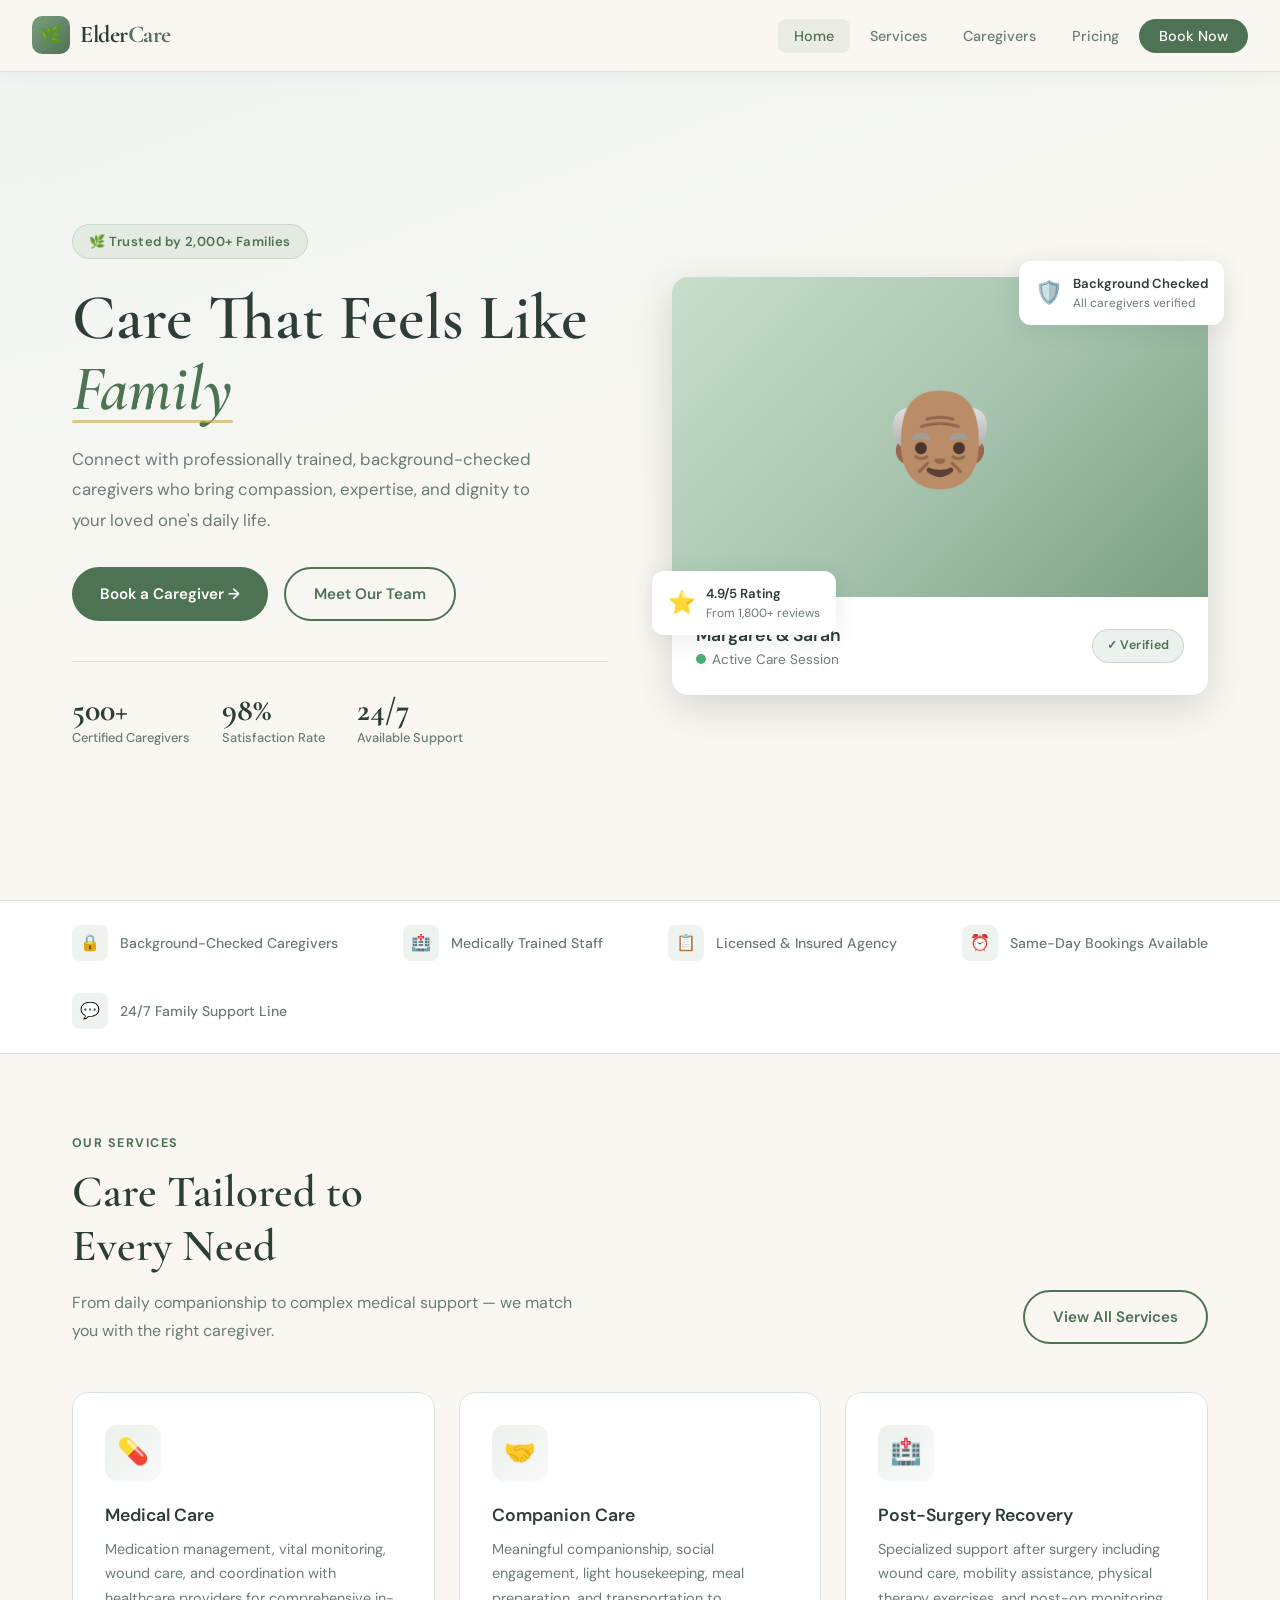
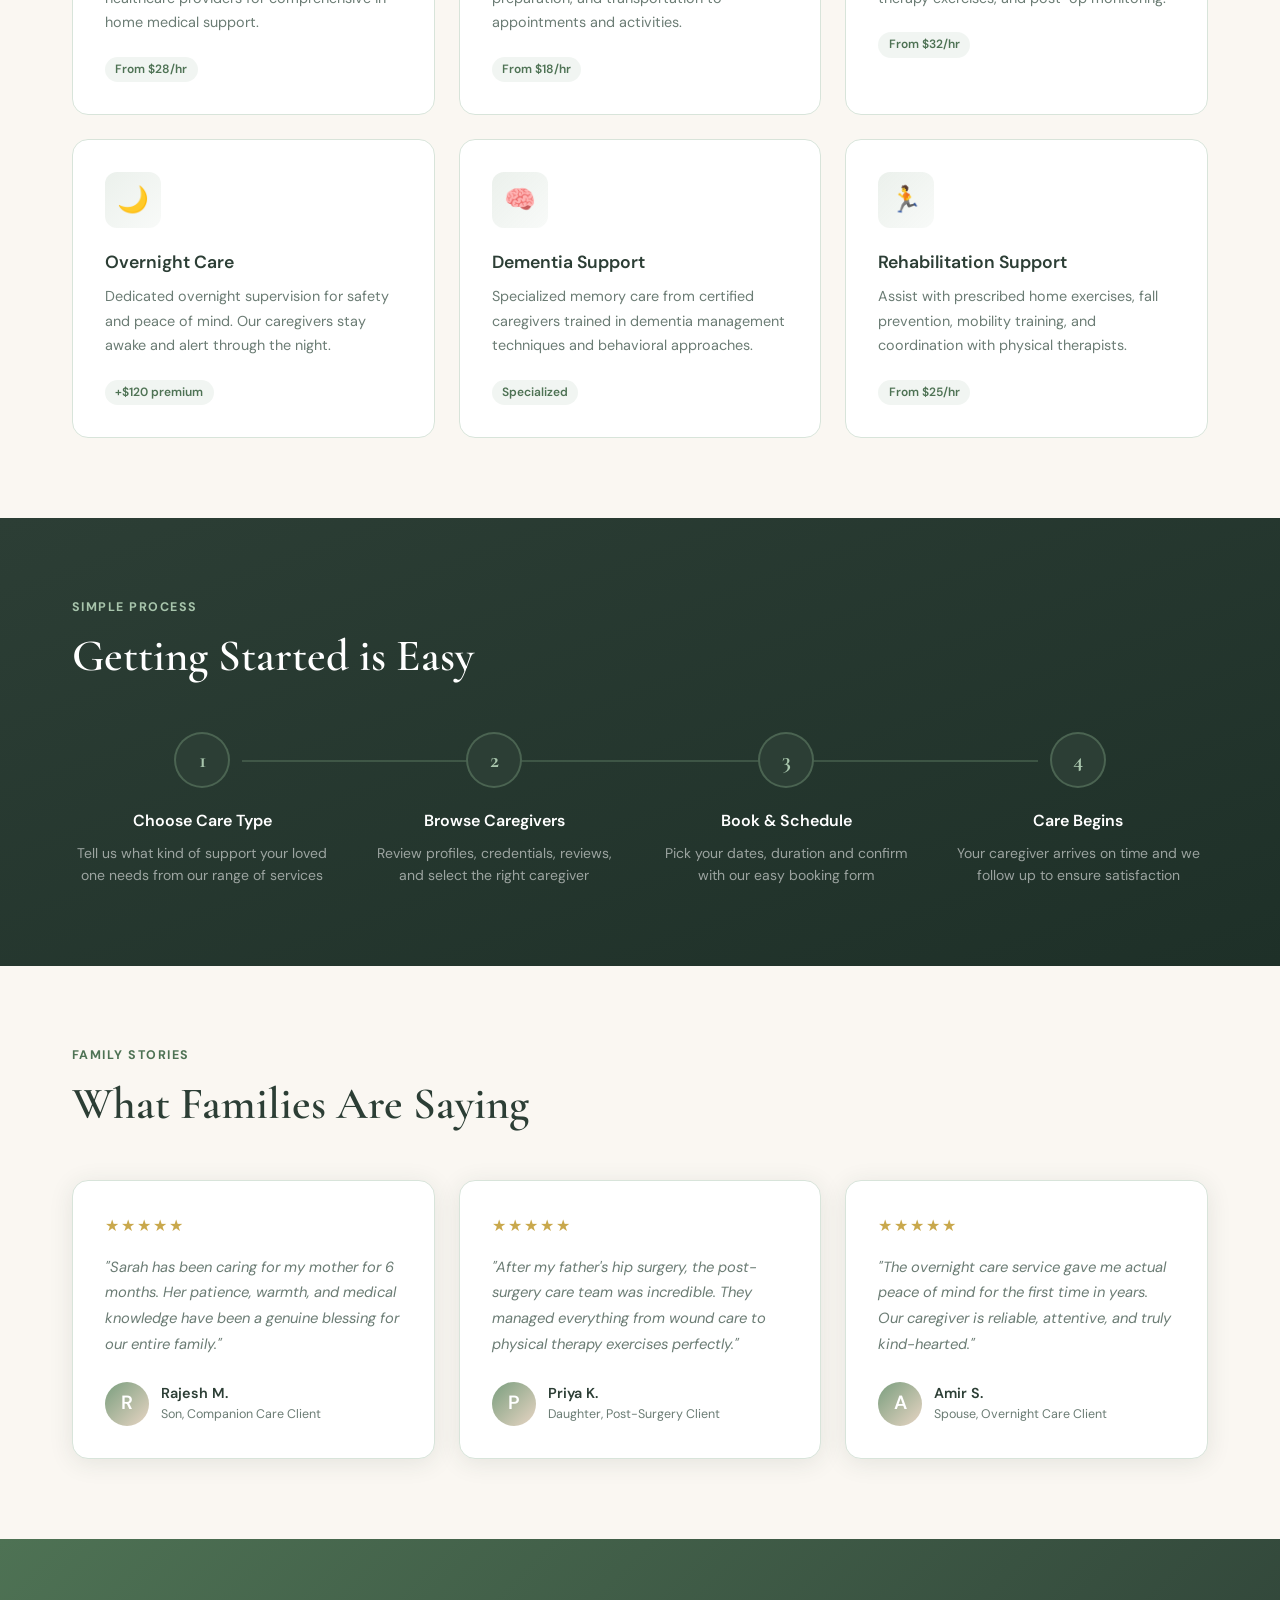
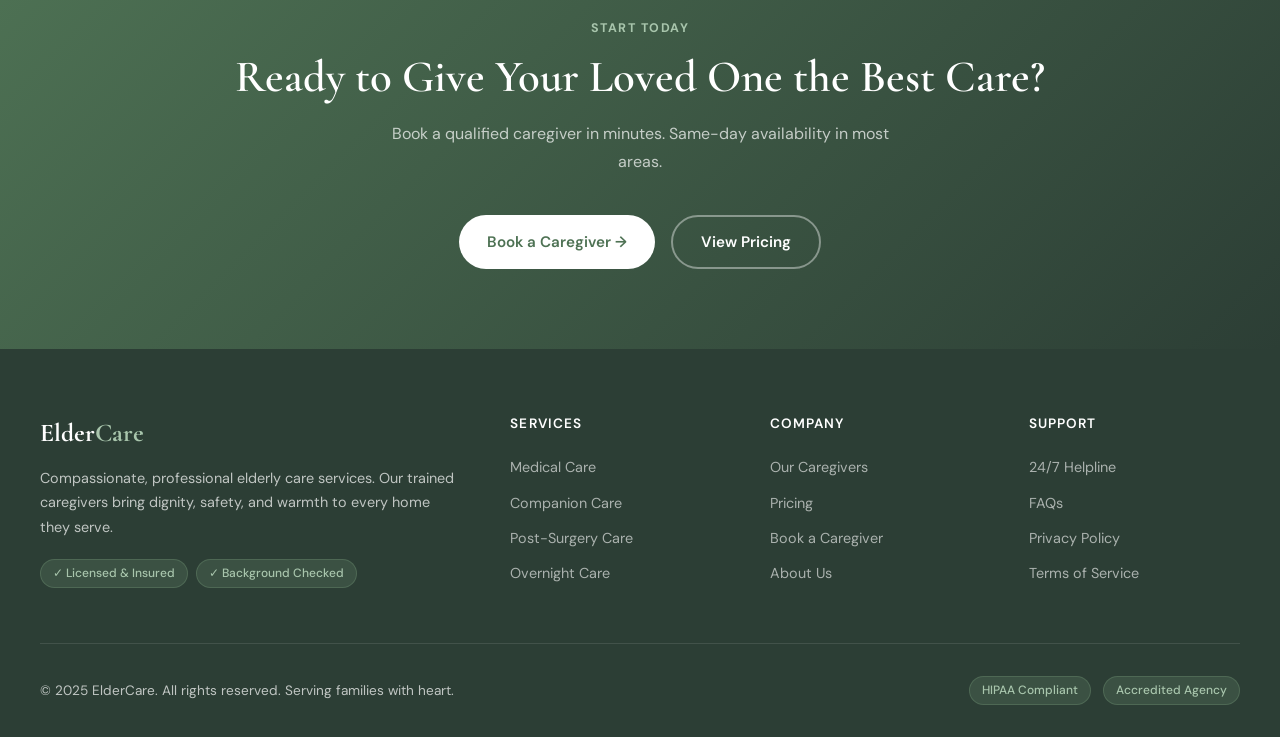
==== index.html @ b8ad0581 "Add files via upload" ====
<!DOCTYPE html>
<html lang="en">

<head>
    <meta charset="UTF-8">
    <meta name="viewport" content="width=device-width, initial-scale=1.0">
    <title>ElderCare Compassionate Care for Your Loved Ones</title>
    <link rel="stylesheet" href="style.css">
    <style>
        /* ===== HERO ===== */
        
        .hero {
            min-height: calc(100vh - 72px);
            background: linear-gradient(160deg, #f0f5f1 0%, var(--cream) 60%);
            display: grid;
            grid-template-columns: 1fr 1fr;
            align-items: center;
            gap: 4rem;
            padding: 5rem 2rem;
            max-width: 1200px;
            margin: 0 auto;
        }
        
        .hero-content {
            animation: fadeInUp 0.8s ease both;
        }
        
        .hero-eyebrow {
            display: inline-flex;
            align-items: center;
            gap: 8px;
            background: rgba(122, 158, 126, 0.12);
            border: 1px solid rgba(122, 158, 126, 0.25);
            color: var(--sage-dark);
            padding: 0.4rem 1rem;
            border-radius: 50px;
            font-size: 0.82rem;
            font-weight: 600;
            letter-spacing: 0.04em;
            margin-bottom: 1.5rem;
        }
        
        .hero h1 {
            font-family: 'Cormorant Garamond', serif;
            font-size: clamp(2.8rem, 5vw, 4.2rem);
            font-weight: 600;
            line-height: 1.1;
            color: var(--charcoal);
            margin-bottom: 1.25rem;
        }
        
        .hero h1 em {
            font-style: italic;
            color: var(--sage-dark);
            position: relative;
        }
        
        .hero h1 em::after {
            content: '';
            position: absolute;
            bottom: 4px;
            left: 0;
            right: 0;
            height: 3px;
            background: var(--gold);
            border-radius: 2px;
            opacity: 0.6;
        }
        
        .hero-desc {
            color: var(--muted);
            font-size: 1.05rem;
            line-height: 1.8;
            margin-bottom: 2rem;
            max-width: 480px;
        }
        
        .hero-actions {
            display: flex;
            gap: 1rem;
            flex-wrap: wrap;
            margin-bottom: 2.5rem;
        }
        
        .hero-stats {
            display: flex;
            gap: 2rem;
            padding-top: 2rem;
            border-top: 1px solid var(--border);
        }
        
        .stat-item {}
        
        .stat-num {
            font-family: 'Cormorant Garamond', serif;
            font-size: 2rem;
            font-weight: 700;
            color: var(--charcoal);
            line-height: 1;
        }
        
        .stat-label {
            font-size: 0.8rem;
            color: var(--muted);
            font-weight: 500;
            margin-top: 2px;
        }
        /* Hero Visual */
        
        .hero-visual {
            position: relative;
            animation: fadeInRight 0.9s ease 0.2s both;
        }
        
        .hero-card-main {
            background: white;
            border-radius: var(--radius);
            overflow: hidden;
            box-shadow: var(--shadow-hover);
            position: relative;
        }
        
        .hero-card-main .card-img {
            width: 100%;
            height: 320px;
            background: linear-gradient(135deg, #c8deca 0%, #a8c5b0 50%, #7a9e80 100%);
            display: flex;
            align-items: center;
            justify-content: center;
            font-size: 6rem;
        }
        
        .hero-card-info {
            padding: 1.5rem;
            display: flex;
            align-items: center;
            justify-content: space-between;
        }
        
        .hero-card-info h3 {
            font-size: 1.1rem;
            font-weight: 600;
            color: var(--charcoal);
        }
        
        .hero-card-info p {
            font-size: 0.85rem;
            color: var(--muted);
        }
        
        .availability-dot {
            width: 10px;
            height: 10px;
            background: #4caf72;
            border-radius: 50%;
            display: inline-block;
            margin-right: 6px;
            animation: pulse 2s infinite;
        }
        
        .floating-badge {
            position: absolute;
            background: white;
            border-radius: 12px;
            padding: 0.75rem 1rem;
            box-shadow: var(--shadow);
            display: flex;
            align-items: center;
            gap: 10px;
            font-size: 0.85rem;
            font-weight: 600;
        }
        
        .fb-1 {
            top: -16px;
            right: -16px;
        }
        
        .fb-2 {
            bottom: 60px;
            left: -20px;
        }
        
        .fb-icon {
            font-size: 1.4rem;
        }
        /* Trust Bar */
        
        .trust-bar {
            background: white;
            border-top: 1px solid var(--border);
            border-bottom: 1px solid var(--border);
            padding: 1.5rem 0;
        }
        
        .trust-bar-inner {
            max-width: 1200px;
            margin: 0 auto;
            padding: 0 2rem;
            display: flex;
            align-items: center;
            justify-content: space-between;
            gap: 2rem;
            flex-wrap: wrap;
        }
        
        .trust-item {
            display: flex;
            align-items: center;
            gap: 0.75rem;
            font-size: 0.88rem;
            font-weight: 500;
            color: var(--muted);
        }
        
        .trust-item .icon {
            width: 36px;
            height: 36px;
            background: rgba(122, 158, 126, 0.12);
            border-radius: 8px;
            display: flex;
            align-items: center;
            justify-content: center;
            font-size: 1rem;
        }
        /* Services Preview */
        
        .services-section {
            background: var(--cream);
        }
        
        .services-grid {
            display: grid;
            grid-template-columns: repeat(3, 1fr);
            gap: 1.5rem;
            margin-top: 3rem;
        }
        
        .service-card {
            background: white;
            border-radius: var(--radius);
            padding: 2rem;
            border: 1px solid var(--border);
            transition: all 0.3s;
            position: relative;
            overflow: hidden;
        }
        
        .service-card::before {
            content: '';
            position: absolute;
            top: 0;
            left: 0;
            right: 0;
            height: 4px;
            background: var(--sage);
            transform: scaleX(0);
            transform-origin: left;
            transition: transform 0.3s;
        }
        
        .service-card:hover {
            transform: translateY(-4px);
            box-shadow: var(--shadow-hover);
        }
        
        .service-card:hover::before {
            transform: scaleX(1);
        }
        
        .service-icon {
            width: 56px;
            height: 56px;
            background: linear-gradient(135deg, rgba(122, 158, 126, 0.15), rgba(122, 158, 126, 0.05));
            border-radius: 12px;
            display: flex;
            align-items: center;
            justify-content: center;
            font-size: 1.6rem;
            margin-bottom: 1.25rem;
        }
        
        .service-card h3 {
            font-size: 1.1rem;
            font-weight: 600;
            color: var(--charcoal);
            margin-bottom: 0.5rem;
        }
        
        .service-card p {
            font-size: 0.9rem;
            color: var(--muted);
            line-height: 1.7;
            margin-bottom: 1.25rem;
        }
        
        .service-tag {
            display: inline-block;
            padding: 0.2rem 0.65rem;
            background: rgba(122, 158, 126, 0.1);
            color: var(--sage-dark);
            border-radius: 50px;
            font-size: 0.75rem;
            font-weight: 600;
        }
        /* How it works */
        
        .hiw-section {
            background: linear-gradient(160deg, var(--charcoal) 0%, #1e3028 100%);
            color: white;
        }
        
        .hiw-section .section-title {
            color: white;
        }
        
        .steps-row {
            display: grid;
            grid-template-columns: repeat(4, 1fr);
            gap: 2rem;
            margin-top: 3rem;
            position: relative;
        }
        
        .steps-row::before {
            content: '';
            position: absolute;
            top: 28px;
            left: calc(12.5% + 28px);
            right: calc(12.5% + 28px);
            height: 2px;
            background: rgba(122, 158, 126, 0.3);
        }
        
        .step {
            text-align: center;
            position: relative;
        }
        
        .step-num {
            width: 56px;
            height: 56px;
            background: rgba(122, 158, 126, 0.2);
            border: 2px solid rgba(122, 158, 126, 0.4);
            border-radius: 50%;
            display: flex;
            align-items: center;
            justify-content: center;
            margin: 0 auto 1.25rem;
            font-family: 'Cormorant Garamond', serif;
            font-size: 1.4rem;
            font-weight: 700;
            color: var(--sage-light);
            position: relative;
            z-index: 1;
            background: var(--charcoal);
        }
        
        .step h4 {
            font-size: 1rem;
            font-weight: 600;
            margin-bottom: 0.5rem;
            color: white;
        }
        
        .step p {
            font-size: 0.875rem;
            color: rgba(255, 255, 255, 0.55);
            line-height: 1.6;
        }
        /* Testimonials */
        
        .testimonials-grid {
            display: grid;
            grid-template-columns: repeat(3, 1fr);
            gap: 1.5rem;
            margin-top: 3rem;
        }
        
        .testimonial-card {
            background: white;
            border-radius: var(--radius);
            padding: 2rem;
            box-shadow: var(--shadow);
            border: 1px solid var(--border);
            transition: transform 0.3s;
        }
        
        .testimonial-card:hover {
            transform: translateY(-3px);
        }
        
        .stars {
            color: var(--gold);
            font-size: 1rem;
            margin-bottom: 1rem;
            letter-spacing: 2px;
        }
        
        .testimonial-card p {
            font-size: 0.92rem;
            color: var(--muted);
            line-height: 1.75;
            margin-bottom: 1.5rem;
            font-style: italic;
        }
        
        .reviewer {
            display: flex;
            align-items: center;
            gap: 0.75rem;
        }
        
        .reviewer-avatar {
            width: 44px;
            height: 44px;
            border-radius: 50%;
            background: linear-gradient(135deg, var(--sage), var(--blush));
            display: flex;
            align-items: center;
            justify-content: center;
            font-size: 1.2rem;
            font-weight: 600;
            color: white;
        }
        
        .reviewer-name {
            font-size: 0.9rem;
            font-weight: 600;
            color: var(--charcoal);
        }
        
        .reviewer-role {
            font-size: 0.78rem;
            color: var(--muted);
        }
        /* CTA section */
        
        .cta-section {
            background: linear-gradient(135deg, var(--sage-dark) 0%, var(--charcoal) 100%);
            color: white;
            text-align: center;
        }
        
        .cta-section .section-title {
            color: white;
        }
        
        .cta-section .section-subtitle {
            color: rgba(255, 255, 255, 0.7);
            margin: 0 auto 2.5rem;
        }
        
        .cta-actions {
            display: flex;
            gap: 1rem;
            justify-content: center;
            flex-wrap: wrap;
        }
        
        .btn-white {
            background: white;
            color: var(--sage-dark);
        }
        
        .btn-white:hover {
            background: var(--cream);
            transform: translateY(-2px);
            box-shadow: 0 8px 25px rgba(0, 0, 0, 0.2);
        }
        /* Animations */
        
        @keyframes fadeInUp {
            from {
                opacity: 0;
                transform: translateY(30px);
            }
            to {
                opacity: 1;
                transform: translateY(0);
            }
        }
        
        @keyframes fadeInRight {
            from {
                opacity: 0;
                transform: translateX(30px);
            }
            to {
                opacity: 1;
                transform: translateX(0);
            }
        }
        
        @keyframes pulse {
            0%,
            100% {
                opacity: 1;
                transform: scale(1);
            }
            50% {
                opacity: 0.6;
                transform: scale(0.85);
            }
        }
        
        @media (max-width: 1024px) {
            .steps-row {
                grid-template-columns: repeat(2, 1fr);
            }
            .steps-row::before {
                display: none;
            }
            .services-grid {
                grid-template-columns: repeat(2, 1fr);
            }
            .testimonials-grid {
                grid-template-columns: repeat(2, 1fr);
            }
        }
        
        @media (max-width: 768px) {
            .hero {
                grid-template-columns: 1fr;
                padding: 3rem 1.25rem;
                gap: 2.5rem;
                min-height: auto;
            }
            .hero-visual {
                display: none;
            }
            .hero-stats {
                gap: 1.5rem;
            }
            .services-grid,
            .testimonials-grid {
                grid-template-columns: 1fr;
            }
            .trust-bar-inner {
                justify-content: center;
            }
        }
        
        @media (max-width: 480px) {
            .steps-row {
                grid-template-columns: 1fr;
            }
            .hero-actions {
                flex-direction: column;
            }
        }
    </style>
</head>

<body>

    <div id="nav-placeholder"></div>

    <!-- HERO -->
    <section style="padding:0; background: linear-gradient(160deg,#f0f5f1 0%,var(--cream) 60%);">
        <div class="hero">
            <div class="hero-content">
                <div class="hero-eyebrow">🌿 Trusted by 2,000+ Families</div>
                <h1>
                    Care That Feels Like<br>
                    <em>Family</em>
                </h1>
                <p class="hero-desc">
                    Connect with professionally trained, background-checked caregivers who bring compassion, expertise, and dignity to your loved one's daily life.
                </p>
                <div class="hero-actions">
                    <a href="booking.html" class="btn btn-primary">Book a Caregiver →</a>
                    <a href="caregivers.html" class="btn btn-outline">Meet Our Team</a>
                </div>
                <div class="hero-stats">
                    <div class="stat-item">
                        <div class="stat-num">500+</div>
                        <div class="stat-label">Certified Caregivers</div>
                    </div>
                    <div class="stat-item">
                        <div class="stat-num">98%</div>
                        <div class="stat-label">Satisfaction Rate</div>
                    </div>
                    <div class="stat-item">
                        <div class="stat-num">24/7</div>
                        <div class="stat-label">Available Support</div>
                    </div>
                </div>
            </div>
            <div class="hero-visual">
                <div class="hero-card-main">
                    <div class="card-img">👴🏽</div>
                    <div class="hero-card-info">
                        <div>
                            <h3>Margaret & Sarah</h3>
                            <p><span class="availability-dot"></span>Active Care Session</p>
                        </div>
                        <div class="badge badge-verified">✓ Verified</div>
                    </div>
                </div>
                <div class="floating-badge fb-1">
                    <span class="fb-icon">🛡️</span>
                    <div>
                        <div style="color:var(--charcoal);font-size:0.82rem;">Background Checked</div>
                        <div style="color:var(--muted);font-size:0.75rem;font-weight:400;">All caregivers verified</div>
                    </div>
                </div>
                <div class="floating-badge fb-2">
                    <span class="fb-icon">⭐</span>
                    <div>
                        <div style="color:var(--charcoal);font-size:0.82rem;">4.9/5 Rating</div>
                        <div style="color:var(--muted);font-size:0.75rem;font-weight:400;">From 1,800+ reviews</div>
                    </div>
                </div>
            </div>
        </div>
    </section>

    <!-- TRUST BAR -->
    <div class="trust-bar">
        <div class="trust-bar-inner">
            <div class="trust-item">
                <div class="icon">🔒</div>
                <div>Background-Checked Caregivers</div>
            </div>
            <div class="trust-item">
                <div class="icon">🏥</div>
                <div>Medically Trained Staff</div>
            </div>
            <div class="trust-item">
                <div class="icon">📋</div>
                <div>Licensed & Insured Agency</div>
            </div>
            <div class="trust-item">
                <div class="icon">⏰</div>
                <div>Same-Day Bookings Available</div>
            </div>
            <div class="trust-item">
                <div class="icon">💬</div>
                <div>24/7 Family Support Line</div>
            </div>
        </div>
    </div>

    <!-- SERVICES OVERVIEW -->
    <section class="services-section">
        <div class="container">
            <div class="section-label">Our Services</div>
            <div style="display:flex; justify-content:space-between; align-items:flex-end; flex-wrap:wrap; gap:1.5rem;">
                <div>
                    <h2 class="section-title">Care Tailored to<br>Every Need</h2>
                    <p class="section-subtitle">From daily companionship to complex medical support — we match you with the right caregiver.</p>
                </div>
                <a href="services.html" class="btn btn-outline">View All Services</a>
            </div>

            <div class="services-grid">
                <div class="service-card">
                    <div class="service-icon">💊</div>
                    <h3>Medical Care</h3>
                    <p>Medication management, vital monitoring, wound care, and coordination with healthcare providers for comprehensive in-home medical support.</p>
                    <span class="service-tag">From $28/hr</span>
                </div>
                <div class="service-card">
                    <div class="service-icon">🤝</div>
                    <h3>Companion Care</h3>
                    <p>Meaningful companionship, social engagement, light housekeeping, meal preparation, and transportation to appointments and activities.</p>
                    <span class="service-tag">From $18/hr</span>
                </div>
                <div class="service-card">
                    <div class="service-icon">🏥</div>
                    <h3>Post-Surgery Recovery</h3>
                    <p>Specialized support after surgery including wound care, mobility assistance, physical therapy exercises, and post-op monitoring.</p>
                    <span class="service-tag">From $32/hr</span>
                </div>
                <div class="service-card">
                    <div class="service-icon">🌙</div>
                    <h3>Overnight Care</h3>
                    <p>Dedicated overnight supervision for safety and peace of mind. Our caregivers stay awake and alert through the night.</p>
                    <span class="service-tag">+$120 premium</span>
                </div>
                <div class="service-card">
                    <div class="service-icon">🧠</div>
                    <h3>Dementia Support</h3>
                    <p>Specialized memory care from certified caregivers trained in dementia management techniques and behavioral approaches.</p>
                    <span class="service-tag">Specialized</span>
                </div>
                <div class="service-card">
                    <div class="service-icon">🏃</div>
                    <h3>Rehabilitation Support</h3>
                    <p>Assist with prescribed home exercises, fall prevention, mobility training, and coordination with physical therapists.</p>
                    <span class="service-tag">From $25/hr</span>
                </div>
            </div>
        </div>
    </section>

    <!-- HOW IT WORKS -->
    <section class="hiw-section">
        <div class="container">
            <div class="section-label" style="color:var(--sage-light)">Simple Process</div>
            <h2 class="section-title">Getting Started is Easy</h2>
            <div class="steps-row">
                <div class="step">
                    <div class="step-num">1</div>
                    <h4>Choose Care Type</h4>
                    <p>Tell us what kind of support your loved one needs from our range of services</p>
                </div>
                <div class="step">
                    <div class="step-num">2</div>
                    <h4>Browse Caregivers</h4>
                    <p>Review profiles, credentials, reviews, and select the right caregiver</p>
                </div>
                <div class="step">
                    <div class="step-num">3</div>
                    <h4>Book & Schedule</h4>
                    <p>Pick your dates, duration and confirm with our easy booking form</p>
                </div>
                <div class="step">
                    <div class="step-num">4</div>
                    <h4>Care Begins</h4>
                    <p>Your caregiver arrives on time and we follow up to ensure satisfaction</p>
                </div>
            </div>
        </div>
    </section>

    <!-- TESTIMONIALS -->
    <section>
        <div class="container">
            <div class="section-label">Family Stories</div>
            <h2 class="section-title">What Families Are Saying</h2>
            <div class="testimonials-grid">
                <div class="testimonial-card">
                    <div class="stars">★★★★★</div>
                    <p>"Sarah has been caring for my mother for 6 months. Her patience, warmth, and medical knowledge have been a genuine blessing for our entire family."</p>
                    <div class="reviewer">
                        <div class="reviewer-avatar">R</div>
                        <div>
                            <div class="reviewer-name">Rajesh M.</div>
                            <div class="reviewer-role">Son, Companion Care Client</div>
                        </div>
                    </div>
                </div>
                <div class="testimonial-card">
                    <div class="stars">★★★★★</div>
                    <p>"After my father's hip surgery, the post-surgery care team was incredible. They managed everything from wound care to physical therapy exercises perfectly."</p>
                    <div class="reviewer">
                        <div class="reviewer-avatar">P</div>
                        <div>
                            <div class="reviewer-name">Priya K.</div>
                            <div class="reviewer-role">Daughter, Post-Surgery Client</div>
                        </div>
                    </div>
                </div>
                <div class="testimonial-card">
                    <div class="stars">★★★★★</div>
                    <p>"The overnight care service gave me actual peace of mind for the first time in years. Our caregiver is reliable, attentive, and truly kind-hearted."</p>
                    <div class="reviewer">
                        <div class="reviewer-avatar">A</div>
                        <div>
                            <div class="reviewer-name">Amir S.</div>
                            <div class="reviewer-role">Spouse, Overnight Care Client</div>
                        </div>
                    </div>
                </div>
            </div>
        </div>
    </section>

    <!-- CTA -->
    <section class="cta-section">
        <div class="container">
            <div class="section-label" style="color:var(--sage-light)">Start Today</div>
            <h2 class="section-title">Ready to Give Your Loved One the Best Care?</h2>
            <p class="section-subtitle">Book a qualified caregiver in minutes. Same-day availability in most areas.</p>
            <div class="cta-actions">
                <a href="booking.html" class="btn btn-white">Book a Caregiver →</a>
                <a href="pricing.html" class="btn btn-outline" style="border-color:rgba(255,255,255,0.4);color:white;">View Pricing</a>
            </div>
        </div>
    </section>

    <div id="footer-placeholder"></div>
    <script src="shared.js"></script>
</body>

</html>
---- style.css ----
@import url('https://fonts.googleapis.com/css2?family=Cormorant+Garamond:wght@300;400;600;700&family=DM+Sans:wght@300;400;500;600&display=swap');
:root {
    --sage: #7a9e7e;
    --sage-light: #a8c5ac;
    --sage-dark: #4e7254;
    --cream: #faf7f2;
    --warm-white: #fff9f0;
    --charcoal: #2c3e35;
    --muted: #6b7c74;
    --gold: #c9a84c;
    --gold-light: #e8d5a3;
    --blush: #e8d5c4;
    --border: #d8e4da;
    --shadow: 0 4px 24px rgba(44, 62, 53, 0.10);
    --shadow-hover: 0 12px 40px rgba(44, 62, 53, 0.18);
    --radius: 16px;
    --radius-sm: 8px;
}

*,
*::before,
*::after {
    box-sizing: border-box;
    margin: 0;
    padding: 0;
}

html {
    scroll-behavior: smooth;
}

body {
    font-family: 'DM Sans', sans-serif;
    background: var(--cream);
    color: var(--charcoal);
    line-height: 1.6;
    font-size: 16px;
}


/* ===== NAVBAR ===== */

nav {
    position: sticky;
    top: 0;
    z-index: 1000;
    background: rgba(250, 247, 242, 0.95);
    backdrop-filter: blur(12px);
    border-bottom: 1px solid var(--border);
    padding: 0 2rem;
    height: 72px;
    display: flex;
    align-items: center;
    justify-content: space-between;
    box-shadow: 0 2px 20px rgba(44, 62, 53, 0.06);
}

.nav-brand {
    display: flex;
    align-items: center;
    gap: 10px;
    text-decoration: none;
}

.nav-brand .logo-icon {
    width: 38px;
    height: 38px;
    background: linear-gradient(135deg, var(--sage), var(--sage-dark));
    border-radius: 10px;
    display: flex;
    align-items: center;
    justify-content: center;
    font-size: 18px;
}

.nav-brand .brand-name {
    font-family: 'Cormorant Garamond', serif;
    font-size: 1.5rem;
    font-weight: 700;
    color: var(--charcoal);
    letter-spacing: -0.02em;
}

.nav-brand .brand-name span {
    color: var(--sage-dark);
}

.nav-links {
    display: flex;
    align-items: center;
    gap: 0.25rem;
    list-style: none;
}

.nav-links a {
    text-decoration: none;
    color: var(--muted);
    font-size: 0.9rem;
    font-weight: 500;
    padding: 0.5rem 1rem;
    border-radius: var(--radius-sm);
    transition: all 0.2s;
}

.nav-links a:hover,
.nav-links a.active {
    color: var(--sage-dark);
    background: rgba(122, 158, 126, 0.12);
}

.nav-cta {
    background: var(--sage-dark) !important;
    color: white !important;
    padding: 0.5rem 1.25rem !important;
    border-radius: 50px !important;
}

.nav-cta:hover {
    background: var(--charcoal) !important;
    transform: translateY(-1px);
}

.hamburger {
    display: none;
    flex-direction: column;
    gap: 5px;
    cursor: pointer;
    padding: 6px;
    border: none;
    background: none;
}

.hamburger span {
    width: 24px;
    height: 2px;
    background: var(--charcoal);
    border-radius: 2px;
    transition: all 0.3s;
    display: block;
}

.hamburger.open span:nth-child(1) {
    transform: rotate(45deg) translate(5px, 5px);
}

.hamburger.open span:nth-child(2) {
    opacity: 0;
}

.hamburger.open span:nth-child(3) {
    transform: rotate(-45deg) translate(5px, -5px);
}


/* ===== FOOTER ===== */

footer {
    background: var(--charcoal);
    color: rgba(255, 255, 255, 0.7);
    padding: 4rem 2rem 2rem;
}

.footer-grid {
    max-width: 1200px;
    margin: 0 auto;
    display: grid;
    grid-template-columns: 2fr 1fr 1fr 1fr;
    gap: 3rem;
    padding-bottom: 3rem;
    border-bottom: 1px solid rgba(255, 255, 255, 0.1);
}

.footer-brand .brand-name {
    font-family: 'Cormorant Garamond', serif;
    font-size: 1.6rem;
    color: white;
    font-weight: 700;
}

.footer-brand p {
    margin-top: 0.75rem;
    font-size: 0.9rem;
    line-height: 1.7;
}

.footer-col h4 {
    color: white;
    font-size: 0.85rem;
    font-weight: 600;
    letter-spacing: 0.08em;
    text-transform: uppercase;
    margin-bottom: 1.25rem;
}

.footer-col ul {
    list-style: none;
}

.footer-col ul li {
    margin-bottom: 0.6rem;
}

.footer-col ul a {
    color: rgba(255, 255, 255, 0.6);
    text-decoration: none;
    font-size: 0.9rem;
    transition: color 0.2s;
}

.footer-col ul a:hover {
    color: var(--sage-light);
}

.footer-bottom {
    max-width: 1200px;
    margin: 2rem auto 0;
    display: flex;
    justify-content: space-between;
    align-items: center;
    font-size: 0.85rem;
}

.footer-badges {
    display: flex;
    gap: 0.75rem;
}

.footer-badge {
    background: rgba(122, 158, 126, 0.2);
    color: var(--sage-light);
    padding: 0.25rem 0.75rem;
    border-radius: 50px;
    font-size: 0.75rem;
    font-weight: 500;
    border: 1px solid rgba(122, 158, 126, 0.3);
}


/* ===== SHARED COMPONENTS ===== */

.container {
    max-width: 1200px;
    margin: 0 auto;
    padding: 0 2rem;
}

.page-hero {
    background: linear-gradient(160deg, var(--sage-dark) 0%, var(--charcoal) 100%);
    color: white;
    padding: 5rem 2rem;
    text-align: center;
    position: relative;
    overflow: hidden;
}

.page-hero::before {
    content: '';
    position: absolute;
    inset: 0;
    background: url("data:image/svg+xml,%3Csvg width='60' height='60' viewBox='0 0 60 60' xmlns='http://www.w3.org/2000/svg'%3E%3Cg fill='none' fill-rule='evenodd'%3E%3Cg fill='%23ffffff' fill-opacity='0.03'%3E%3Cpath d='M36 34v-4h-2v4h-4v2h4v4h2v-4h4v-2h-4zm0-30V0h-2v4h-4v2h4v4h2V6h4V4h-4zM6 34v-4H4v4H0v2h4v4h2v-4h4v-2H6zM6 4V0H4v4H0v2h4v4h2V6h4V4H6z'/%3E%3C/g%3E%3C/g%3E%3C/svg%3E");
}

.page-hero h1 {
    font-family: 'Cormorant Garamond', serif;
    font-size: clamp(2.2rem, 5vw, 3.5rem);
    font-weight: 600;
    margin-bottom: 1rem;
    position: relative;
}

.page-hero p {
    font-size: 1.1rem;
    opacity: 0.85;
    position: relative;
    max-width: 600px;
    margin: 0 auto;
}

.badge {
    display: inline-flex;
    align-items: center;
    gap: 6px;
    padding: 0.35rem 0.85rem;
    border-radius: 50px;
    font-size: 0.78rem;
    font-weight: 600;
    letter-spacing: 0.03em;
}

.badge-verified {
    background: rgba(122, 158, 126, 0.15);
    color: var(--sage-dark);
    border: 1px solid rgba(122, 158, 126, 0.3);
}

.badge-gold {
    background: rgba(201, 168, 76, 0.15);
    color: #a67c0a;
    border: 1px solid rgba(201, 168, 76, 0.3);
}

.badge-checked {
    background: rgba(44, 62, 53, 0.08);
    color: var(--charcoal);
    border: 1px solid var(--border);
}

.btn {
    display: inline-flex;
    align-items: center;
    gap: 8px;
    padding: 0.8rem 1.75rem;
    border-radius: 50px;
    font-size: 0.95rem;
    font-weight: 600;
    text-decoration: none;
    cursor: pointer;
    border: none;
    transition: all 0.25s;
    font-family: 'DM Sans', sans-serif;
}

.btn-primary {
    background: var(--sage-dark);
    color: white;
}

.btn-primary:hover {
    background: var(--charcoal);
    transform: translateY(-2px);
    box-shadow: 0 8px 25px rgba(44, 62, 53, 0.25);
}

.btn-outline {
    background: transparent;
    color: var(--sage-dark);
    border: 2px solid var(--sage-dark);
}

.btn-outline:hover {
    background: var(--sage-dark);
    color: white;
    transform: translateY(-2px);
}

.btn-gold {
    background: var(--gold);
    color: white;
}

.btn-gold:hover {
    background: #a67c0a;
    transform: translateY(-2px);
    box-shadow: 0 8px 25px rgba(201, 168, 76, 0.3);
}

section {
    padding: 5rem 0;
}

.section-label {
    font-size: 0.78rem;
    font-weight: 700;
    letter-spacing: 0.12em;
    text-transform: uppercase;
    color: var(--sage-dark);
    margin-bottom: 0.75rem;
}

.section-title {
    font-family: 'Cormorant Garamond', serif;
    font-size: clamp(1.8rem, 4vw, 2.8rem);
    font-weight: 600;
    color: var(--charcoal);
    line-height: 1.2;
    margin-bottom: 1rem;
}

.section-subtitle {
    color: var(--muted);
    font-size: 1rem;
    max-width: 520px;
    line-height: 1.7;
}


/* ===== RESPONSIVE ===== */

@media (max-width: 1024px) {
    .footer-grid {
        grid-template-columns: 1fr 1fr;
    }
}

@media (max-width: 768px) {
    nav {
        padding: 0 1.25rem;
    }
    .nav-links {
        display: none;
        flex-direction: column;
        position: absolute;
        top: 72px;
        left: 0;
        right: 0;
        background: var(--cream);
        border-bottom: 1px solid var(--border);
        padding: 1rem;
        gap: 0.25rem;
        box-shadow: var(--shadow);
    }
    .nav-links.open {
        display: flex;
    }
    .hamburger {
        display: flex;
    }
    .footer-grid {
        grid-template-columns: 1fr;
        gap: 2rem;
    }
    .footer-bottom {
        flex-direction: column;
        gap: 1rem;
        text-align: center;
    }
    .container {
        padding: 0 1.25rem;
    }
    section {
        padding: 3.5rem 0;
    }
}

@media (max-width: 480px) {
    .page-hero {
        padding: 3.5rem 1.25rem;
    }
    .btn {
        padding: 0.7rem 1.4rem;
        font-size: 0.9rem;
    }
}
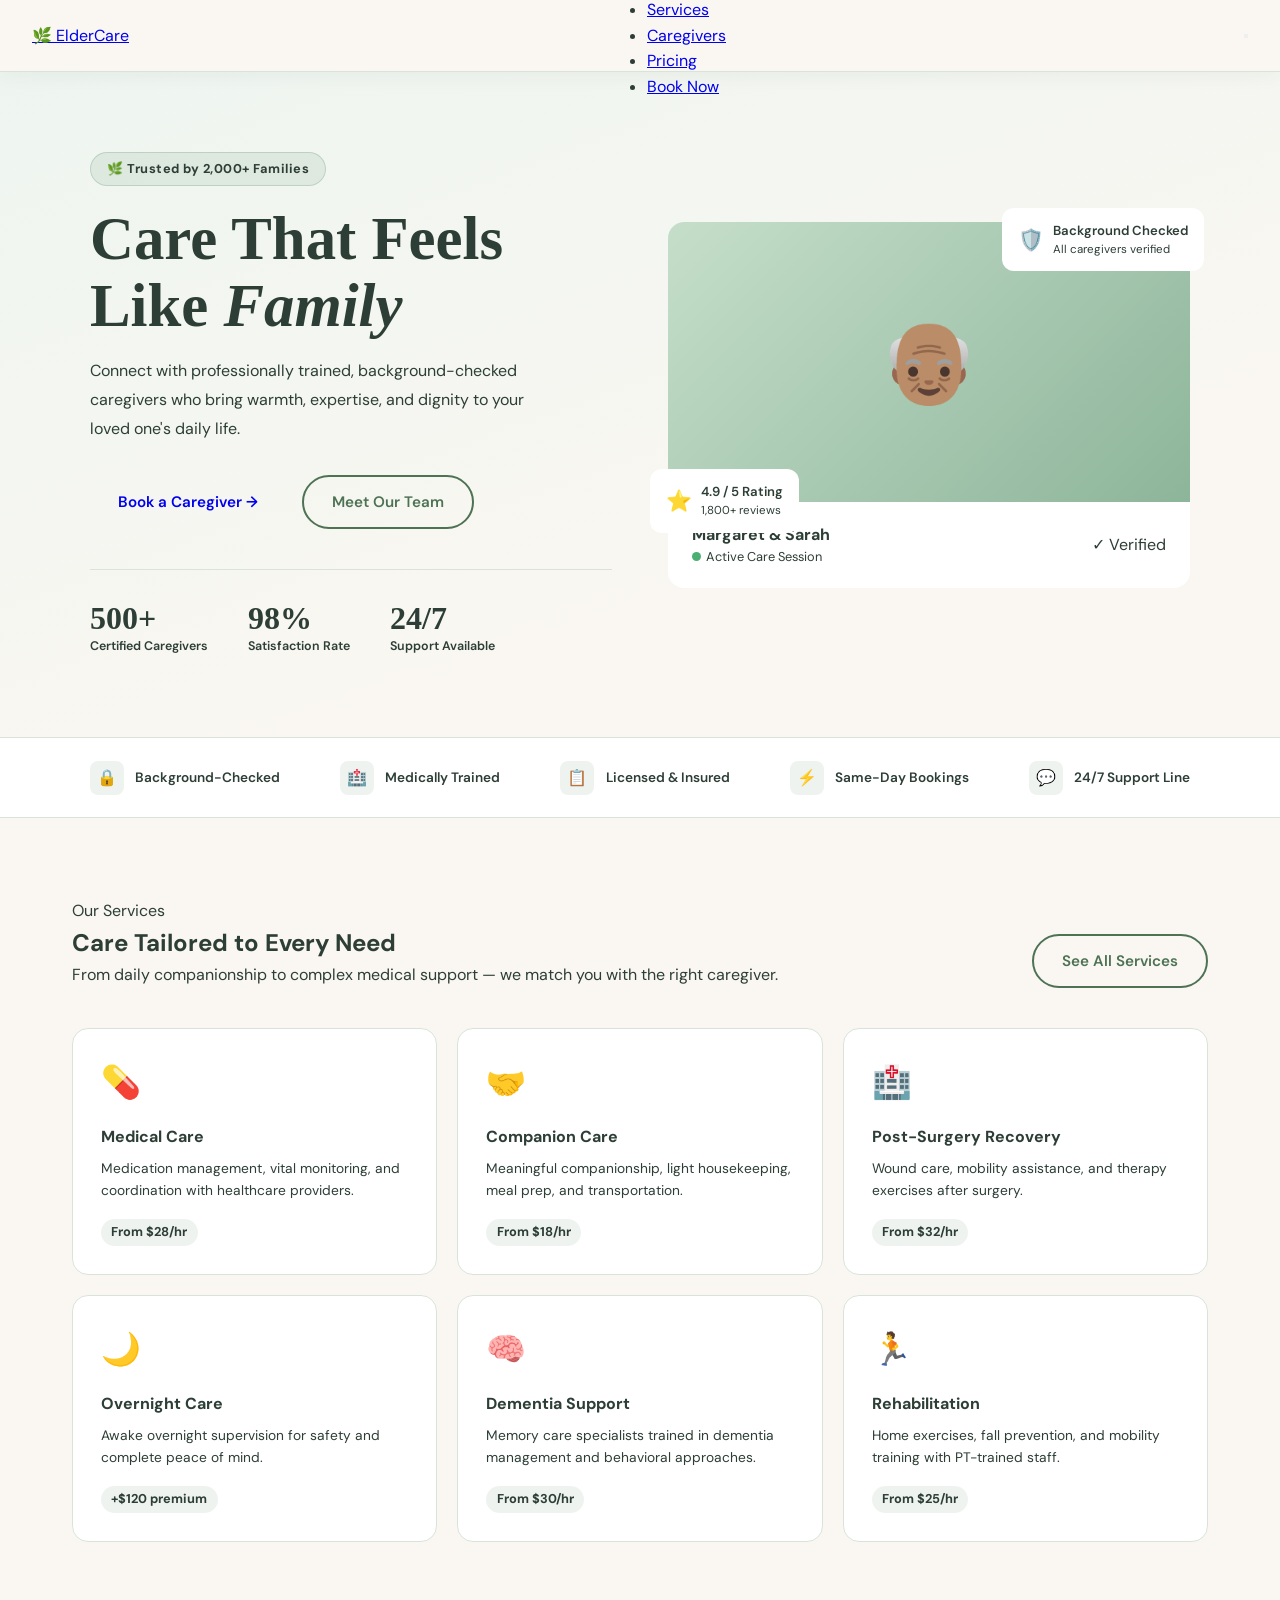
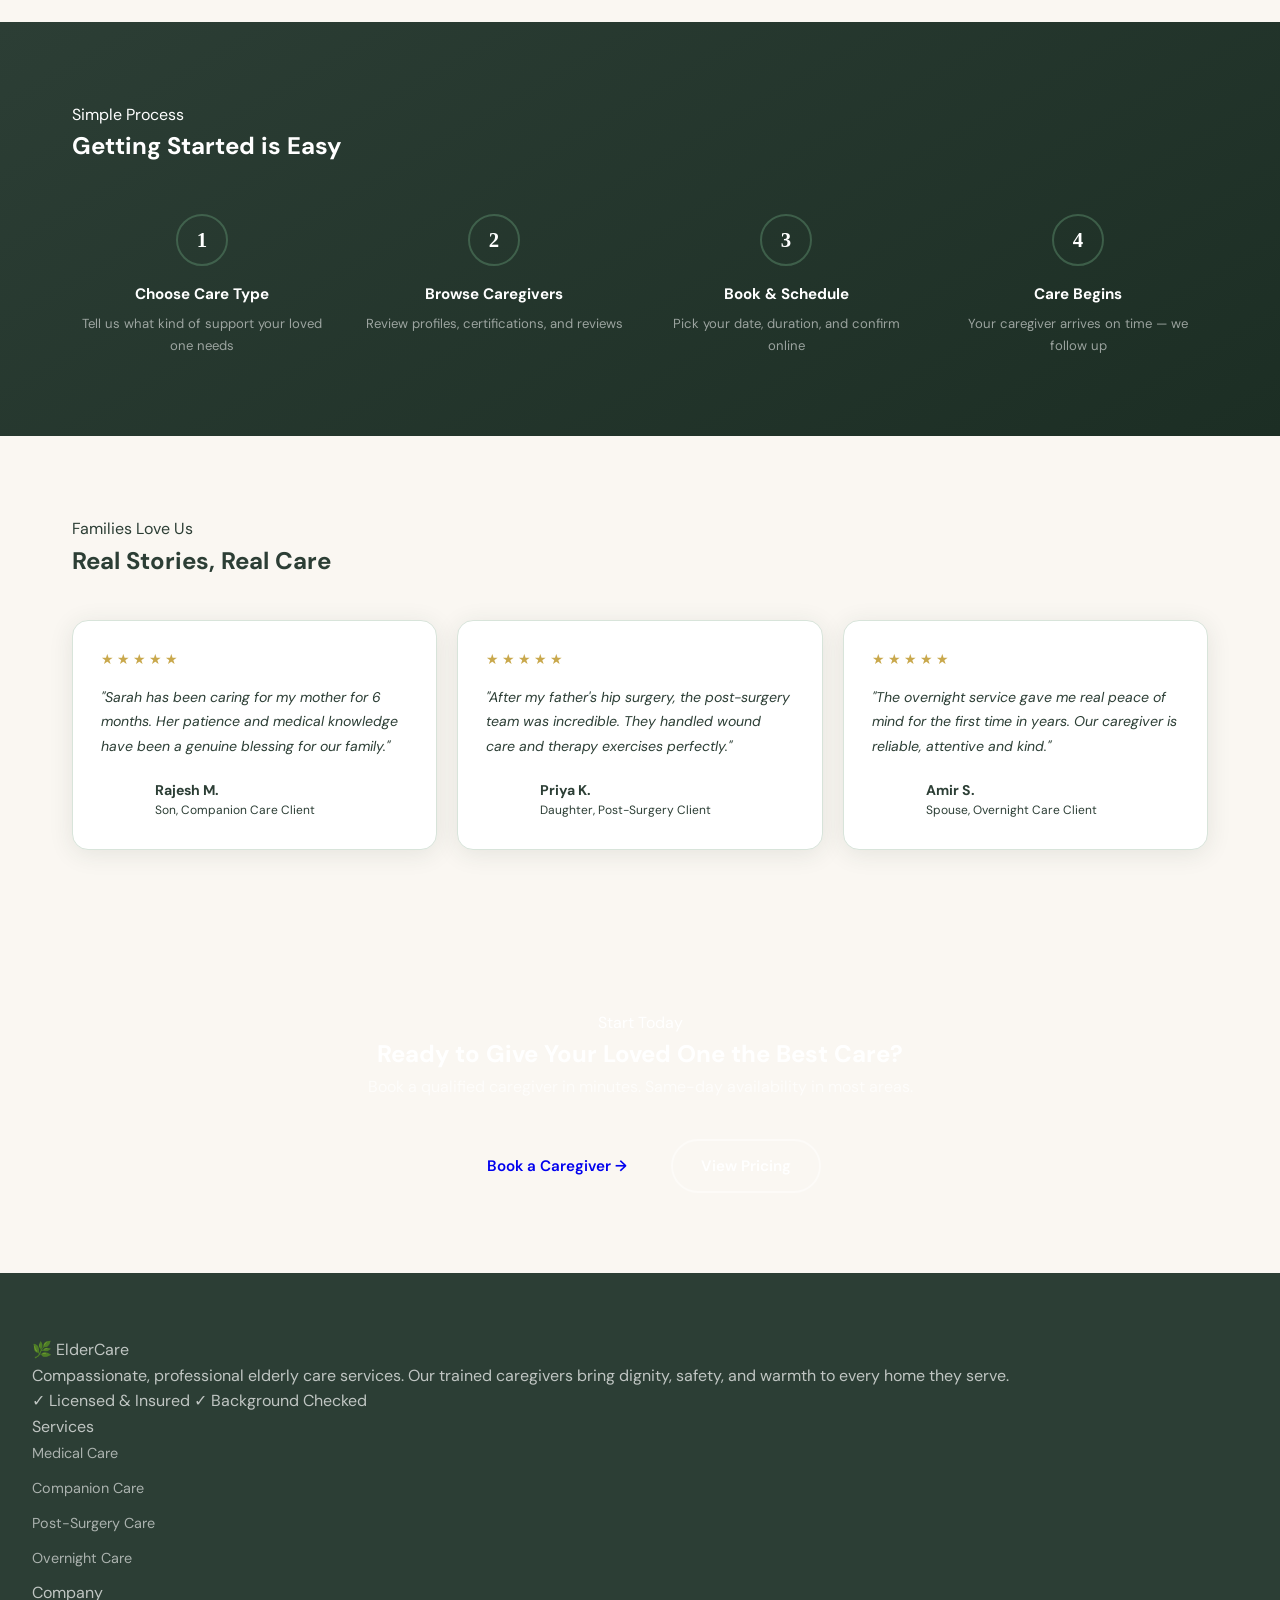
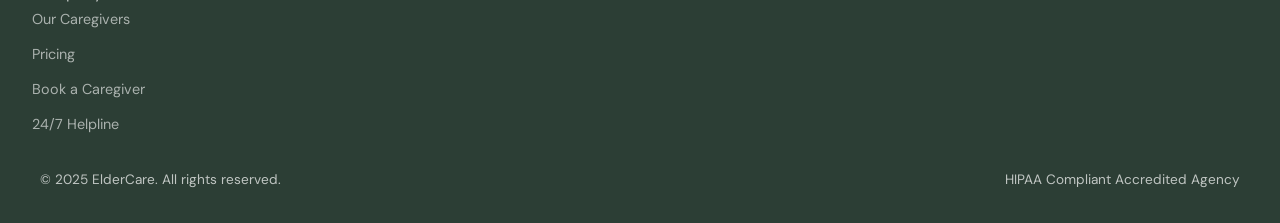
==== commit 15431a68: "Update index.html" ====
--- a/index.html
+++ b/index.html
@@ -1,788 +1,723 @@
 <!DOCTYPE html>
 <html lang="en">
-
 <head>
-    <meta charset="UTF-8">
-    <meta name="viewport" content="width=device-width, initial-scale=1.0">
-    <title>ElderCare Compassionate Care for Your Loved Ones</title>
-    <link rel="stylesheet" href="style.css">
-    <style>
-        /* ===== HERO ===== */
-        
-        .hero {
-            min-height: calc(100vh - 72px);
-            background: linear-gradient(160deg, #f0f5f1 0%, var(--cream) 60%);
-            display: grid;
-            grid-template-columns: 1fr 1fr;
-            align-items: center;
-            gap: 4rem;
-            padding: 5rem 2rem;
-            max-width: 1200px;
-            margin: 0 auto;
-        }
-        
-        .hero-content {
-            animation: fadeInUp 0.8s ease both;
-        }
-        
-        .hero-eyebrow {
-            display: inline-flex;
-            align-items: center;
-            gap: 8px;
-            background: rgba(122, 158, 126, 0.12);
-            border: 1px solid rgba(122, 158, 126, 0.25);
-            color: var(--sage-dark);
-            padding: 0.4rem 1rem;
-            border-radius: 50px;
-            font-size: 0.82rem;
-            font-weight: 600;
-            letter-spacing: 0.04em;
-            margin-bottom: 1.5rem;
-        }
-        
-        .hero h1 {
-            font-family: 'Cormorant Garamond', serif;
-            font-size: clamp(2.8rem, 5vw, 4.2rem);
-            font-weight: 600;
-            line-height: 1.1;
-            color: var(--charcoal);
-            margin-bottom: 1.25rem;
-        }
-        
-        .hero h1 em {
-            font-style: italic;
-            color: var(--sage-dark);
-            position: relative;
-        }
-        
-        .hero h1 em::after {
-            content: '';
-            position: absolute;
-            bottom: 4px;
-            left: 0;
-            right: 0;
-            height: 3px;
-            background: var(--gold);
-            border-radius: 2px;
-            opacity: 0.6;
-        }
-        
-        .hero-desc {
-            color: var(--muted);
-            font-size: 1.05rem;
-            line-height: 1.8;
-            margin-bottom: 2rem;
-            max-width: 480px;
-        }
-        
-        .hero-actions {
-            display: flex;
-            gap: 1rem;
-            flex-wrap: wrap;
-            margin-bottom: 2.5rem;
-        }
-        
-        .hero-stats {
-            display: flex;
-            gap: 2rem;
-            padding-top: 2rem;
-            border-top: 1px solid var(--border);
-        }
-        
-        .stat-item {}
-        
-        .stat-num {
-            font-family: 'Cormorant Garamond', serif;
-            font-size: 2rem;
-            font-weight: 700;
-            color: var(--charcoal);
-            line-height: 1;
-        }
-        
-        .stat-label {
-            font-size: 0.8rem;
-            color: var(--muted);
-            font-weight: 500;
-            margin-top: 2px;
-        }
-        /* Hero Visual */
-        
-        .hero-visual {
-            position: relative;
-            animation: fadeInRight 0.9s ease 0.2s both;
-        }
-        
-        .hero-card-main {
-            background: white;
-            border-radius: var(--radius);
-            overflow: hidden;
-            box-shadow: var(--shadow-hover);
-            position: relative;
-        }
-        
-        .hero-card-main .card-img {
-            width: 100%;
-            height: 320px;
-            background: linear-gradient(135deg, #c8deca 0%, #a8c5b0 50%, #7a9e80 100%);
-            display: flex;
-            align-items: center;
-            justify-content: center;
-            font-size: 6rem;
-        }
-        
-        .hero-card-info {
-            padding: 1.5rem;
-            display: flex;
-            align-items: center;
-            justify-content: space-between;
-        }
-        
-        .hero-card-info h3 {
-            font-size: 1.1rem;
-            font-weight: 600;
-            color: var(--charcoal);
-        }
-        
-        .hero-card-info p {
-            font-size: 0.85rem;
-            color: var(--muted);
-        }
-        
-        .availability-dot {
-            width: 10px;
-            height: 10px;
-            background: #4caf72;
-            border-radius: 50%;
-            display: inline-block;
-            margin-right: 6px;
-            animation: pulse 2s infinite;
-        }
-        
-        .floating-badge {
-            position: absolute;
-            background: white;
-            border-radius: 12px;
-            padding: 0.75rem 1rem;
-            box-shadow: var(--shadow);
-            display: flex;
-            align-items: center;
-            gap: 10px;
-            font-size: 0.85rem;
-            font-weight: 600;
-        }
-        
-        .fb-1 {
-            top: -16px;
-            right: -16px;
-        }
-        
-        .fb-2 {
-            bottom: 60px;
-            left: -20px;
-        }
-        
-        .fb-icon {
-            font-size: 1.4rem;
-        }
-        /* Trust Bar */
-        
-        .trust-bar {
-            background: white;
-            border-top: 1px solid var(--border);
-            border-bottom: 1px solid var(--border);
-            padding: 1.5rem 0;
-        }
-        
-        .trust-bar-inner {
-            max-width: 1200px;
-            margin: 0 auto;
-            padding: 0 2rem;
-            display: flex;
-            align-items: center;
-            justify-content: space-between;
-            gap: 2rem;
-            flex-wrap: wrap;
-        }
-        
-        .trust-item {
-            display: flex;
-            align-items: center;
-            gap: 0.75rem;
-            font-size: 0.88rem;
-            font-weight: 500;
-            color: var(--muted);
-        }
-        
-        .trust-item .icon {
-            width: 36px;
-            height: 36px;
-            background: rgba(122, 158, 126, 0.12);
-            border-radius: 8px;
-            display: flex;
-            align-items: center;
-            justify-content: center;
-            font-size: 1rem;
-        }
-        /* Services Preview */
-        
-        .services-section {
-            background: var(--cream);
-        }
-        
-        .services-grid {
-            display: grid;
-            grid-template-columns: repeat(3, 1fr);
-            gap: 1.5rem;
-            margin-top: 3rem;
-        }
-        
-        .service-card {
-            background: white;
-            border-radius: var(--radius);
-            padding: 2rem;
-            border: 1px solid var(--border);
-            transition: all 0.3s;
-            position: relative;
-            overflow: hidden;
-        }
-        
-        .service-card::before {
-            content: '';
-            position: absolute;
-            top: 0;
-            left: 0;
-            right: 0;
-            height: 4px;
-            background: var(--sage);
-            transform: scaleX(0);
-            transform-origin: left;
-            transition: transform 0.3s;
-        }
-        
-        .service-card:hover {
-            transform: translateY(-4px);
-            box-shadow: var(--shadow-hover);
-        }
-        
-        .service-card:hover::before {
-            transform: scaleX(1);
-        }
-        
-        .service-icon {
-            width: 56px;
-            height: 56px;
-            background: linear-gradient(135deg, rgba(122, 158, 126, 0.15), rgba(122, 158, 126, 0.05));
-            border-radius: 12px;
-            display: flex;
-            align-items: center;
-            justify-content: center;
-            font-size: 1.6rem;
-            margin-bottom: 1.25rem;
-        }
-        
-        .service-card h3 {
-            font-size: 1.1rem;
-            font-weight: 600;
-            color: var(--charcoal);
-            margin-bottom: 0.5rem;
-        }
-        
-        .service-card p {
-            font-size: 0.9rem;
-            color: var(--muted);
-            line-height: 1.7;
-            margin-bottom: 1.25rem;
-        }
-        
-        .service-tag {
-            display: inline-block;
-            padding: 0.2rem 0.65rem;
-            background: rgba(122, 158, 126, 0.1);
-            color: var(--sage-dark);
-            border-radius: 50px;
-            font-size: 0.75rem;
-            font-weight: 600;
-        }
-        /* How it works */
-        
-        .hiw-section {
-            background: linear-gradient(160deg, var(--charcoal) 0%, #1e3028 100%);
-            color: white;
-        }
-        
-        .hiw-section .section-title {
-            color: white;
-        }
-        
-        .steps-row {
-            display: grid;
-            grid-template-columns: repeat(4, 1fr);
-            gap: 2rem;
-            margin-top: 3rem;
-            position: relative;
-        }
-        
-        .steps-row::before {
-            content: '';
-            position: absolute;
-            top: 28px;
-            left: calc(12.5% + 28px);
-            right: calc(12.5% + 28px);
-            height: 2px;
-            background: rgba(122, 158, 126, 0.3);
-        }
-        
-        .step {
-            text-align: center;
-            position: relative;
-        }
-        
-        .step-num {
-            width: 56px;
-            height: 56px;
-            background: rgba(122, 158, 126, 0.2);
-            border: 2px solid rgba(122, 158, 126, 0.4);
-            border-radius: 50%;
-            display: flex;
-            align-items: center;
-            justify-content: center;
-            margin: 0 auto 1.25rem;
-            font-family: 'Cormorant Garamond', serif;
-            font-size: 1.4rem;
-            font-weight: 700;
-            color: var(--sage-light);
-            position: relative;
-            z-index: 1;
-            background: var(--charcoal);
-        }
-        
-        .step h4 {
-            font-size: 1rem;
-            font-weight: 600;
-            margin-bottom: 0.5rem;
-            color: white;
-        }
-        
-        .step p {
-            font-size: 0.875rem;
-            color: rgba(255, 255, 255, 0.55);
-            line-height: 1.6;
-        }
-        /* Testimonials */
-        
-        .testimonials-grid {
-            display: grid;
-            grid-template-columns: repeat(3, 1fr);
-            gap: 1.5rem;
-            margin-top: 3rem;
-        }
-        
-        .testimonial-card {
-            background: white;
-            border-radius: var(--radius);
-            padding: 2rem;
-            box-shadow: var(--shadow);
-            border: 1px solid var(--border);
-            transition: transform 0.3s;
-        }
-        
-        .testimonial-card:hover {
-            transform: translateY(-3px);
-        }
-        
-        .stars {
-            color: var(--gold);
-            font-size: 1rem;
-            margin-bottom: 1rem;
-            letter-spacing: 2px;
-        }
-        
-        .testimonial-card p {
-            font-size: 0.92rem;
-            color: var(--muted);
-            line-height: 1.75;
-            margin-bottom: 1.5rem;
-            font-style: italic;
-        }
-        
-        .reviewer {
-            display: flex;
-            align-items: center;
-            gap: 0.75rem;
-        }
-        
-        .reviewer-avatar {
-            width: 44px;
-            height: 44px;
-            border-radius: 50%;
-            background: linear-gradient(135deg, var(--sage), var(--blush));
-            display: flex;
-            align-items: center;
-            justify-content: center;
-            font-size: 1.2rem;
-            font-weight: 600;
-            color: white;
-        }
-        
-        .reviewer-name {
-            font-size: 0.9rem;
-            font-weight: 600;
-            color: var(--charcoal);
-        }
-        
-        .reviewer-role {
-            font-size: 0.78rem;
-            color: var(--muted);
-        }
-        /* CTA section */
-        
-        .cta-section {
-            background: linear-gradient(135deg, var(--sage-dark) 0%, var(--charcoal) 100%);
-            color: white;
-            text-align: center;
-        }
-        
-        .cta-section .section-title {
-            color: white;
-        }
-        
-        .cta-section .section-subtitle {
-            color: rgba(255, 255, 255, 0.7);
-            margin: 0 auto 2.5rem;
-        }
-        
-        .cta-actions {
-            display: flex;
-            gap: 1rem;
-            justify-content: center;
-            flex-wrap: wrap;
-        }
-        
-        .btn-white {
-            background: white;
-            color: var(--sage-dark);
-        }
-        
-        .btn-white:hover {
-            background: var(--cream);
-            transform: translateY(-2px);
-            box-shadow: 0 8px 25px rgba(0, 0, 0, 0.2);
-        }
-        /* Animations */
-        
-        @keyframes fadeInUp {
-            from {
-                opacity: 0;
-                transform: translateY(30px);
-            }
-            to {
-                opacity: 1;
-                transform: translateY(0);
-            }
-        }
-        
-        @keyframes fadeInRight {
-            from {
-                opacity: 0;
-                transform: translateX(30px);
-            }
-            to {
-                opacity: 1;
-                transform: translateX(0);
-            }
-        }
-        
-        @keyframes pulse {
-            0%,
-            100% {
-                opacity: 1;
-                transform: scale(1);
-            }
-            50% {
-                opacity: 0.6;
-                transform: scale(0.85);
-            }
-        }
-        
-        @media (max-width: 1024px) {
-            .steps-row {
-                grid-template-columns: repeat(2, 1fr);
-            }
-            .steps-row::before {
-                display: none;
-            }
-            .services-grid {
-                grid-template-columns: repeat(2, 1fr);
-            }
-            .testimonials-grid {
-                grid-template-columns: repeat(2, 1fr);
-            }
-        }
-        
-        @media (max-width: 768px) {
-            .hero {
-                grid-template-columns: 1fr;
-                padding: 3rem 1.25rem;
-                gap: 2.5rem;
-                min-height: auto;
-            }
-            .hero-visual {
-                display: none;
-            }
-            .hero-stats {
-                gap: 1.5rem;
-            }
-            .services-grid,
-            .testimonials-grid {
-                grid-template-columns: 1fr;
-            }
-            .trust-bar-inner {
-                justify-content: center;
-            }
-        }
-        
-        @media (max-width: 480px) {
-            .steps-row {
-                grid-template-columns: 1fr;
-            }
-            .hero-actions {
-                flex-direction: column;
-            }
-        }
-    </style>
+  <meta charset="UTF-8" />
+  <meta name="viewport" content="width=device-width, initial-scale=1.0" />
+  <title>ElderCare – Home</title>
+  <link rel="stylesheet" href="style.css" />
+  <style>
+
+    /* ---- HERO ---- */
+    .hero {
+      background: linear-gradient(160deg, #eef5f0 0%, var(--cream) 70%);
+      padding: 5rem 2rem;
+    }
+
+    .hero-inner {
+      max-width: 1100px;
+      margin: 0 auto;
+      display: grid;
+      grid-template-columns: 1fr 1fr;
+      gap: 3.5rem;
+      align-items: center;
+    }
+
+    .hero-tag {
+      display: inline-block;
+      background-color: rgba(90,138,106,0.12);
+      border: 1px solid rgba(90,138,106,0.25);
+      color: var(--green-dark);
+      padding: 0.35rem 1rem;
+      border-radius: 50px;
+      font-size: 0.8rem;
+      font-weight: 700;
+      letter-spacing: 0.04em;
+      margin-bottom: 1.25rem;
+    }
+
+    .hero h1 {
+      font-family: 'Playfair Display', serif;
+      font-size: clamp(2.4rem, 5vw, 3.8rem);
+      font-weight: 700;
+      line-height: 1.1;
+      color: var(--charcoal);
+      margin-bottom: 1.1rem;
+    }
+
+    .hero h1 span {
+      color: var(--green-dark);
+      font-style: italic;
+    }
+
+    .hero-desc {
+      color: var(--grey);
+      font-size: 1rem;
+      line-height: 1.8;
+      margin-bottom: 2rem;
+      max-width: 460px;
+    }
+
+    .hero-btns {
+      display: flex;
+      gap: 1rem;
+      flex-wrap: wrap;
+      margin-bottom: 2.5rem;
+    }
+
+    .hero-stats {
+      display: flex;
+      gap: 2.5rem;
+      padding-top: 2rem;
+      border-top: 1px solid var(--border);
+    }
+
+    .stat-num {
+      font-family: 'Playfair Display', serif;
+      font-size: 2rem;
+      font-weight: 700;
+      color: var(--charcoal);
+      line-height: 1;
+    }
+
+    .stat-label {
+      font-size: 0.78rem;
+      color: var(--grey);
+      font-weight: 600;
+      margin-top: 3px;
+    }
+
+    /* Hero visual card */
+    .hero-visual {
+      position: relative;
+    }
+
+    .hero-main-card {
+      background-color: white;
+      border-radius: var(--radius);
+      box-shadow: var(--shadow-big);
+      overflow: hidden;
+    }
+
+    .hero-card-img {
+      background: linear-gradient(135deg, #c5deca, #8db59a);
+      height: 280px;
+      display: flex;
+      align-items: center;
+      justify-content: center;
+      font-size: 5rem;
+    }
+
+    .hero-card-bottom {
+      padding: 1.25rem 1.5rem;
+      display: flex;
+      align-items: center;
+      justify-content: space-between;
+    }
+
+    .hero-card-bottom h3 {
+      font-size: 1rem;
+      font-weight: 700;
+      color: var(--charcoal);
+    }
+
+    .hero-card-bottom p {
+      font-size: 0.8rem;
+      color: var(--grey);
+    }
+
+    .live-dot {
+      display: inline-block;
+      width: 9px;
+      height: 9px;
+      background-color: #4caf72;
+      border-radius: 50%;
+      margin-right: 5px;
+      animation: blink 2s infinite;
+    }
+
+    @keyframes blink {
+      0%, 100% { opacity: 1; }
+      50% { opacity: 0.4; }
+    }
+
+    /* floating info cards */
+    .float-card {
+      position: absolute;
+      background-color: white;
+      border-radius: 12px;
+      padding: 0.75rem 1rem;
+      box-shadow: var(--shadow-big);
+      display: flex;
+      align-items: center;
+      gap: 9px;
+      font-size: 0.82rem;
+      font-weight: 600;
+      color: var(--charcoal);
+    }
+
+    .float-card-1 { top: -14px; right: -14px; }
+    .float-card-2 { bottom: 55px; left: -18px; }
+    .float-card .icon { font-size: 1.3rem; }
+
+    /* ---- TRUST BAR ---- */
+    .trust-bar {
+      background-color: white;
+      border-top: 1px solid var(--border);
+      border-bottom: 1px solid var(--border);
+      padding: 1.4rem 2rem;
+    }
+
+    .trust-bar-inner {
+      max-width: 1100px;
+      margin: 0 auto;
+      display: flex;
+      justify-content: space-between;
+      align-items: center;
+      flex-wrap: wrap;
+      gap: 1.25rem;
+    }
+
+    .trust-item {
+      display: flex;
+      align-items: center;
+      gap: 0.7rem;
+      font-size: 0.85rem;
+      font-weight: 600;
+      color: var(--grey);
+    }
+
+    .trust-item .t-icon {
+      width: 34px;
+      height: 34px;
+      background-color: rgba(90,138,106,0.1);
+      border-radius: 8px;
+      display: flex;
+      align-items: center;
+      justify-content: center;
+      font-size: 1rem;
+    }
+
+    /* ---- SERVICES GRID ---- */
+    .services-grid {
+      display: grid;
+      grid-template-columns: repeat(3, 1fr);
+      gap: 1.25rem;
+      margin-top: 2.5rem;
+    }
+
+    .service-card {
+      background-color: white;
+      border: 1px solid var(--border);
+      border-radius: var(--radius);
+      padding: 1.75rem;
+      transition: all 0.3s;
+      position: relative;
+      overflow: hidden;
+    }
+
+    .service-card::after {
+      content: '';
+      position: absolute;
+      bottom: 0;
+      left: 0;
+      right: 0;
+      height: 3px;
+      background-color: var(--green);
+      transform: scaleX(0);
+      transform-origin: left;
+      transition: transform 0.3s;
+    }
+
+    .service-card:hover {
+      transform: translateY(-4px);
+      box-shadow: var(--shadow-big);
+    }
+
+    .service-card:hover::after {
+      transform: scaleX(1);
+    }
+
+    .svc-icon {
+      font-size: 2rem;
+      margin-bottom: 1rem;
+      display: block;
+    }
+
+    .service-card h3 {
+      font-size: 1rem;
+      font-weight: 700;
+      color: var(--charcoal);
+      margin-bottom: 0.45rem;
+    }
+
+    .service-card p {
+      font-size: 0.86rem;
+      color: var(--grey);
+      line-height: 1.65;
+      margin-bottom: 1rem;
+    }
+
+    .svc-price {
+      font-size: 0.8rem;
+      font-weight: 700;
+      color: var(--green-dark);
+      background-color: rgba(90,138,106,0.1);
+      padding: 0.2rem 0.65rem;
+      border-radius: 50px;
+      display: inline-block;
+    }
+
+    /* ---- HOW IT WORKS ---- */
+    .hiw-section {
+      background: linear-gradient(150deg, var(--charcoal) 0%, #1c2e24 100%);
+      color: white;
+    }
+
+    .steps-grid {
+      display: grid;
+      grid-template-columns: repeat(4, 1fr);
+      gap: 2rem;
+      margin-top: 3rem;
+    }
+
+    .step-box {
+      text-align: center;
+    }
+
+    .step-circle {
+      width: 52px;
+      height: 52px;
+      border-radius: 50%;
+      border: 2px solid rgba(90,138,106,0.5);
+      display: flex;
+      align-items: center;
+      justify-content: center;
+      margin: 0 auto 1rem;
+      font-family: 'Playfair Display', serif;
+      font-size: 1.3rem;
+      font-weight: 700;
+      color: var(--green-light);
+    }
+
+    .step-box h4 {
+      font-size: 0.95rem;
+      font-weight: 700;
+      margin-bottom: 0.45rem;
+    }
+
+    .step-box p {
+      font-size: 0.82rem;
+      color: rgba(255,255,255,0.55);
+      line-height: 1.65;
+    }
+
+    /* ---- TESTIMONIALS ---- */
+    .testi-grid {
+      display: grid;
+      grid-template-columns: repeat(3, 1fr);
+      gap: 1.25rem;
+      margin-top: 2.5rem;
+    }
+
+    .testi-card {
+      background-color: white;
+      border: 1px solid var(--border);
+      border-radius: var(--radius);
+      padding: 1.75rem;
+      box-shadow: var(--shadow);
+    }
+
+    .testi-stars {
+      color: var(--gold);
+      font-size: 0.85rem;
+      letter-spacing: 3px;
+      margin-bottom: 0.85rem;
+    }
+
+    .testi-card p {
+      font-size: 0.88rem;
+      color: var(--grey);
+      line-height: 1.75;
+      font-style: italic;
+      margin-bottom: 1.25rem;
+    }
+
+    .testi-author {
+      display: flex;
+      align-items: center;
+      gap: 0.75rem;
+    }
+
+    .testi-avatar {
+      width: 42px;
+      height: 42px;
+      border-radius: 50%;
+      background: linear-gradient(135deg, var(--green), #c5deca);
+      display: flex;
+      align-items: center;
+      justify-content: center;
+      font-size: 1.1rem;
+      font-weight: 700;
+      color: white;
+    }
+
+    .testi-name {
+      font-size: 0.88rem;
+      font-weight: 700;
+      color: var(--charcoal);
+    }
+
+    .testi-role {
+      font-size: 0.75rem;
+      color: var(--grey);
+    }
+
+    /* ---- CTA ---- */
+    .cta-section {
+      background: linear-gradient(135deg, var(--green-dark) 0%, var(--charcoal) 100%);
+      color: white;
+      text-align: center;
+    }
+
+    .cta-section .section-heading {
+      color: white;
+    }
+
+    .cta-section .section-sub {
+      color: rgba(255,255,255,0.7);
+      margin: 0 auto 2.5rem;
+    }
+
+    .cta-btns {
+      display: flex;
+      gap: 1rem;
+      justify-content: center;
+      flex-wrap: wrap;
+    }
+
+    /* RESPONSIVE */
+    @media (max-width: 1024px) {
+      .steps-grid { grid-template-columns: repeat(2, 1fr); }
+      .services-grid { grid-template-columns: repeat(2, 1fr); }
+      .testi-grid { grid-template-columns: repeat(2, 1fr); }
+    }
+
+    @media (max-width: 768px) {
+      .hero-inner { grid-template-columns: 1fr; }
+      .hero-visual { display: none; }
+      .services-grid { grid-template-columns: 1fr; }
+      .testi-grid { grid-template-columns: 1fr; }
+    }
+
+    @media (max-width: 480px) {
+      .steps-grid { grid-template-columns: 1fr; }
+      .hero-stats { gap: 1.5rem; }
+      .hero-btns { flex-direction: column; }
+    }
+
+  </style>
 </head>
-
 <body>
 
-    <div id="nav-placeholder"></div>
-
-    <!-- HERO -->
-    <section style="padding:0; background: linear-gradient(160deg,#f0f5f1 0%,var(--cream) 60%);">
-        <div class="hero">
-            <div class="hero-content">
-                <div class="hero-eyebrow">🌿 Trusted by 2,000+ Families</div>
-                <h1>
-                    Care That Feels Like<br>
-                    <em>Family</em>
-                </h1>
-                <p class="hero-desc">
-                    Connect with professionally trained, background-checked caregivers who bring compassion, expertise, and dignity to your loved one's daily life.
-                </p>
-                <div class="hero-actions">
-                    <a href="booking.html" class="btn btn-primary">Book a Caregiver →</a>
-                    <a href="caregivers.html" class="btn btn-outline">Meet Our Team</a>
-                </div>
-                <div class="hero-stats">
-                    <div class="stat-item">
-                        <div class="stat-num">500+</div>
-                        <div class="stat-label">Certified Caregivers</div>
-                    </div>
-                    <div class="stat-item">
-                        <div class="stat-num">98%</div>
-                        <div class="stat-label">Satisfaction Rate</div>
-                    </div>
-                    <div class="stat-item">
-                        <div class="stat-num">24/7</div>
-                        <div class="stat-label">Available Support</div>
-                    </div>
-                </div>
+  <!-- ===================== NAVIGATION ===================== -->
+  <nav>
+    <a href="index.html" class="nav-logo">🌿 Elder<span class="dot">Care</span></a>
+
+    <!-- nav-menu id is used by our hamburger JS below -->
+    <ul class="nav-menu" id="nav-menu">
+      <li><a href="index.html" class="active">Home</a></li>
+      <li><a href="services.html">Services</a></li>
+      <li><a href="caregivers.html">Caregivers</a></li>
+      <li><a href="pricing.html">Pricing</a></li>
+      <li><a href="booking.html" class="nav-book-btn">Book Now</a></li>
+    </ul>
+
+    <button class="hamburger-btn" id="hamburger-btn" onclick="toggleMenu()">
+      <span></span>
+      <span></span>
+      <span></span>
+    </button>
+  </nav>
+  <!-- ====================================================== -->
+
+
+  <!-- HERO -->
+  <section class="hero">
+    <div class="hero-inner">
+
+      <div class="hero-content">
+        <span class="hero-tag">🌿 Trusted by 2,000+ Families</span>
+        <h1>Care That Feels Like <span>Family</span></h1>
+        <p class="hero-desc">
+          Connect with professionally trained, background-checked caregivers who bring warmth,
+          expertise, and dignity to your loved one's daily life.
+        </p>
+        <div class="hero-btns">
+          <a href="booking.html" class="btn btn-green">Book a Caregiver →</a>
+          <a href="caregivers.html" class="btn btn-outline">Meet Our Team</a>
+        </div>
+        <div class="hero-stats">
+          <div>
+            <div class="stat-num">500+</div>
+            <div class="stat-label">Certified Caregivers</div>
+          </div>
+          <div>
+            <div class="stat-num">98%</div>
+            <div class="stat-label">Satisfaction Rate</div>
+          </div>
+          <div>
+            <div class="stat-num">24/7</div>
+            <div class="stat-label">Support Available</div>
+          </div>
+        </div>
+      </div>
+
+      <div class="hero-visual">
+        <div class="hero-main-card">
+          <div class="hero-card-img">👴🏽</div>
+          <div class="hero-card-bottom">
+            <div>
+              <h3>Margaret & Sarah</h3>
+              <p><span class="live-dot"></span>Active Care Session</p>
             </div>
-            <div class="hero-visual">
-                <div class="hero-card-main">
-                    <div class="card-img">👴🏽</div>
-                    <div class="hero-card-info">
-                        <div>
-                            <h3>Margaret & Sarah</h3>
-                            <p><span class="availability-dot"></span>Active Care Session</p>
-                        </div>
-                        <div class="badge badge-verified">✓ Verified</div>
-                    </div>
-                </div>
-                <div class="floating-badge fb-1">
-                    <span class="fb-icon">🛡️</span>
-                    <div>
-                        <div style="color:var(--charcoal);font-size:0.82rem;">Background Checked</div>
-                        <div style="color:var(--muted);font-size:0.75rem;font-weight:400;">All caregivers verified</div>
-                    </div>
-                </div>
-                <div class="floating-badge fb-2">
-                    <span class="fb-icon">⭐</span>
-                    <div>
-                        <div style="color:var(--charcoal);font-size:0.82rem;">4.9/5 Rating</div>
-                        <div style="color:var(--muted);font-size:0.75rem;font-weight:400;">From 1,800+ reviews</div>
-                    </div>
-                </div>
+            <span class="trust-badge badge-green">✓ Verified</span>
+          </div>
+        </div>
+        <div class="float-card float-card-1">
+          <span class="icon">🛡️</span>
+          <div>
+            <div>Background Checked</div>
+            <div style="color:var(--grey);font-weight:400;font-size:0.72rem;">All caregivers verified</div>
+          </div>
+        </div>
+        <div class="float-card float-card-2">
+          <span class="icon">⭐</span>
+          <div>
+            <div>4.9 / 5 Rating</div>
+            <div style="color:var(--grey);font-weight:400;font-size:0.72rem;">1,800+ reviews</div>
+          </div>
+        </div>
+      </div>
+
+    </div>
+  </section>
+
+  <!-- TRUST BAR -->
+  <div class="trust-bar">
+    <div class="trust-bar-inner">
+      <div class="trust-item"><div class="t-icon">🔒</div>Background-Checked</div>
+      <div class="trust-item"><div class="t-icon">🏥</div>Medically Trained</div>
+      <div class="trust-item"><div class="t-icon">📋</div>Licensed & Insured</div>
+      <div class="trust-item"><div class="t-icon">⚡</div>Same-Day Bookings</div>
+      <div class="trust-item"><div class="t-icon">💬</div>24/7 Support Line</div>
+    </div>
+  </div>
+
+  <!-- SERVICES OVERVIEW -->
+  <section class="section">
+    <div class="container">
+      <div class="section-tag">Our Services</div>
+      <div style="display:flex; justify-content:space-between; align-items:flex-end; flex-wrap:wrap; gap:1rem;">
+        <div>
+          <h2 class="section-heading">Care Tailored to Every Need</h2>
+          <p class="section-sub">From daily companionship to complex medical support — we match you with the right caregiver.</p>
+        </div>
+        <a href="services.html" class="btn btn-outline">See All Services</a>
+      </div>
+      <div class="services-grid">
+        <div class="service-card">
+          <span class="svc-icon">💊</span>
+          <h3>Medical Care</h3>
+          <p>Medication management, vital monitoring, and coordination with healthcare providers.</p>
+          <span class="svc-price">From $28/hr</span>
+        </div>
+        <div class="service-card">
+          <span class="svc-icon">🤝</span>
+          <h3>Companion Care</h3>
+          <p>Meaningful companionship, light housekeeping, meal prep, and transportation.</p>
+          <span class="svc-price">From $18/hr</span>
+        </div>
+        <div class="service-card">
+          <span class="svc-icon">🏥</span>
+          <h3>Post-Surgery Recovery</h3>
+          <p>Wound care, mobility assistance, and therapy exercises after surgery.</p>
+          <span class="svc-price">From $32/hr</span>
+        </div>
+        <div class="service-card">
+          <span class="svc-icon">🌙</span>
+          <h3>Overnight Care</h3>
+          <p>Awake overnight supervision for safety and complete peace of mind.</p>
+          <span class="svc-price">+$120 premium</span>
+        </div>
+        <div class="service-card">
+          <span class="svc-icon">🧠</span>
+          <h3>Dementia Support</h3>
+          <p>Memory care specialists trained in dementia management and behavioral approaches.</p>
+          <span class="svc-price">From $30/hr</span>
+        </div>
+        <div class="service-card">
+          <span class="svc-icon">🏃</span>
+          <h3>Rehabilitation</h3>
+          <p>Home exercises, fall prevention, and mobility training with PT-trained staff.</p>
+          <span class="svc-price">From $25/hr</span>
+        </div>
+      </div>
+    </div>
+  </section>
+
+  <!-- HOW IT WORKS -->
+  <section class="section hiw-section">
+    <div class="container">
+      <div class="section-tag" style="color:var(--green-light)">Simple Process</div>
+      <h2 class="section-heading" style="color:white;">Getting Started is Easy</h2>
+      <div class="steps-grid">
+        <div class="step-box">
+          <div class="step-circle">1</div>
+          <h4>Choose Care Type</h4>
+          <p>Tell us what kind of support your loved one needs</p>
+        </div>
+        <div class="step-box">
+          <div class="step-circle">2</div>
+          <h4>Browse Caregivers</h4>
+          <p>Review profiles, certifications, and reviews</p>
+        </div>
+        <div class="step-box">
+          <div class="step-circle">3</div>
+          <h4>Book & Schedule</h4>
+          <p>Pick your date, duration, and confirm online</p>
+        </div>
+        <div class="step-box">
+          <div class="step-circle">4</div>
+          <h4>Care Begins</h4>
+          <p>Your caregiver arrives on time — we follow up</p>
+        </div>
+      </div>
+    </div>
+  </section>
+
+  <!-- TESTIMONIALS -->
+  <section class="section">
+    <div class="container">
+      <div class="section-tag">Families Love Us</div>
+      <h2 class="section-heading">Real Stories, Real Care</h2>
+      <div class="testi-grid">
+        <div class="testi-card">
+          <div class="testi-stars">★★★★★</div>
+          <p>"Sarah has been caring for my mother for 6 months. Her patience and medical knowledge have been a genuine blessing for our family."</p>
+          <div class="testi-author">
+            <div class="testi-avatar">R</div>
+            <div>
+              <div class="testi-name">Rajesh M.</div>
+              <div class="testi-role">Son, Companion Care Client</div>
             </div>
-        </div>
-    </section>
-
-    <!-- TRUST BAR -->
-    <div class="trust-bar">
-        <div class="trust-bar-inner">
-            <div class="trust-item">
-                <div class="icon">🔒</div>
-                <div>Background-Checked Caregivers</div>
+          </div>
+        </div>
+        <div class="testi-card">
+          <div class="testi-stars">★★★★★</div>
+          <p>"After my father's hip surgery, the post-surgery team was incredible. They handled wound care and therapy exercises perfectly."</p>
+          <div class="testi-author">
+            <div class="testi-avatar">P</div>
+            <div>
+              <div class="testi-name">Priya K.</div>
+              <div class="testi-role">Daughter, Post-Surgery Client</div>
             </div>
-            <div class="trust-item">
-                <div class="icon">🏥</div>
-                <div>Medically Trained Staff</div>
+          </div>
+        </div>
+        <div class="testi-card">
+          <div class="testi-stars">★★★★★</div>
+          <p>"The overnight service gave me real peace of mind for the first time in years. Our caregiver is reliable, attentive and kind."</p>
+          <div class="testi-author">
+            <div class="testi-avatar">A</div>
+            <div>
+              <div class="testi-name">Amir S.</div>
+              <div class="testi-role">Spouse, Overnight Care Client</div>
             </div>
-            <div class="trust-item">
-                <div class="icon">📋</div>
-                <div>Licensed & Insured Agency</div>
-            </div>
-            <div class="trust-item">
-                <div class="icon">⏰</div>
-                <div>Same-Day Bookings Available</div>
-            </div>
-            <div class="trust-item">
-                <div class="icon">💬</div>
-                <div>24/7 Family Support Line</div>
-            </div>
-        </div>
+          </div>
+        </div>
+      </div>
     </div>
-
-    <!-- SERVICES OVERVIEW -->
-    <section class="services-section">
-        <div class="container">
-            <div class="section-label">Our Services</div>
-            <div style="display:flex; justify-content:space-between; align-items:flex-end; flex-wrap:wrap; gap:1.5rem;">
-                <div>
-                    <h2 class="section-title">Care Tailored to<br>Every Need</h2>
-                    <p class="section-subtitle">From daily companionship to complex medical support — we match you with the right caregiver.</p>
-                </div>
-                <a href="services.html" class="btn btn-outline">View All Services</a>
-            </div>
-
-            <div class="services-grid">
-                <div class="service-card">
-                    <div class="service-icon">💊</div>
-                    <h3>Medical Care</h3>
-                    <p>Medication management, vital monitoring, wound care, and coordination with healthcare providers for comprehensive in-home medical support.</p>
-                    <span class="service-tag">From $28/hr</span>
-                </div>
-                <div class="service-card">
-                    <div class="service-icon">🤝</div>
-                    <h3>Companion Care</h3>
-                    <p>Meaningful companionship, social engagement, light housekeeping, meal preparation, and transportation to appointments and activities.</p>
-                    <span class="service-tag">From $18/hr</span>
-                </div>
-                <div class="service-card">
-                    <div class="service-icon">🏥</div>
-                    <h3>Post-Surgery Recovery</h3>
-                    <p>Specialized support after surgery including wound care, mobility assistance, physical therapy exercises, and post-op monitoring.</p>
-                    <span class="service-tag">From $32/hr</span>
-                </div>
-                <div class="service-card">
-                    <div class="service-icon">🌙</div>
-                    <h3>Overnight Care</h3>
-                    <p>Dedicated overnight supervision for safety and peace of mind. Our caregivers stay awake and alert through the night.</p>
-                    <span class="service-tag">+$120 premium</span>
-                </div>
-                <div class="service-card">
-                    <div class="service-icon">🧠</div>
-                    <h3>Dementia Support</h3>
-                    <p>Specialized memory care from certified caregivers trained in dementia management techniques and behavioral approaches.</p>
-                    <span class="service-tag">Specialized</span>
-                </div>
-                <div class="service-card">
-                    <div class="service-icon">🏃</div>
-                    <h3>Rehabilitation Support</h3>
-                    <p>Assist with prescribed home exercises, fall prevention, mobility training, and coordination with physical therapists.</p>
-                    <span class="service-tag">From $25/hr</span>
-                </div>
-            </div>
-        </div>
-    </section>
-
-    <!-- HOW IT WORKS -->
-    <section class="hiw-section">
-        <div class="container">
-            <div class="section-label" style="color:var(--sage-light)">Simple Process</div>
-            <h2 class="section-title">Getting Started is Easy</h2>
-            <div class="steps-row">
-                <div class="step">
-                    <div class="step-num">1</div>
-                    <h4>Choose Care Type</h4>
-                    <p>Tell us what kind of support your loved one needs from our range of services</p>
-                </div>
-                <div class="step">
-                    <div class="step-num">2</div>
-                    <h4>Browse Caregivers</h4>
-                    <p>Review profiles, credentials, reviews, and select the right caregiver</p>
-                </div>
-                <div class="step">
-                    <div class="step-num">3</div>
-                    <h4>Book & Schedule</h4>
-                    <p>Pick your dates, duration and confirm with our easy booking form</p>
-                </div>
-                <div class="step">
-                    <div class="step-num">4</div>
-                    <h4>Care Begins</h4>
-                    <p>Your caregiver arrives on time and we follow up to ensure satisfaction</p>
-                </div>
-            </div>
-        </div>
-    </section>
-
-    <!-- TESTIMONIALS -->
-    <section>
-        <div class="container">
-            <div class="section-label">Family Stories</div>
-            <h2 class="section-title">What Families Are Saying</h2>
-            <div class="testimonials-grid">
-                <div class="testimonial-card">
-                    <div class="stars">★★★★★</div>
-                    <p>"Sarah has been caring for my mother for 6 months. Her patience, warmth, and medical knowledge have been a genuine blessing for our entire family."</p>
-                    <div class="reviewer">
-                        <div class="reviewer-avatar">R</div>
-                        <div>
-                            <div class="reviewer-name">Rajesh M.</div>
-                            <div class="reviewer-role">Son, Companion Care Client</div>
-                        </div>
-                    </div>
-                </div>
-                <div class="testimonial-card">
-                    <div class="stars">★★★★★</div>
-                    <p>"After my father's hip surgery, the post-surgery care team was incredible. They managed everything from wound care to physical therapy exercises perfectly."</p>
-                    <div class="reviewer">
-                        <div class="reviewer-avatar">P</div>
-                        <div>
-                            <div class="reviewer-name">Priya K.</div>
-                            <div class="reviewer-role">Daughter, Post-Surgery Client</div>
-                        </div>
-                    </div>
-                </div>
-                <div class="testimonial-card">
-                    <div class="stars">★★★★★</div>
-                    <p>"The overnight care service gave me actual peace of mind for the first time in years. Our caregiver is reliable, attentive, and truly kind-hearted."</p>
-                    <div class="reviewer">
-                        <div class="reviewer-avatar">A</div>
-                        <div>
-                            <div class="reviewer-name">Amir S.</div>
-                            <div class="reviewer-role">Spouse, Overnight Care Client</div>
-                        </div>
-                    </div>
-                </div>
-            </div>
-        </div>
-    </section>
-
-    <!-- CTA -->
-    <section class="cta-section">
-        <div class="container">
-            <div class="section-label" style="color:var(--sage-light)">Start Today</div>
-            <h2 class="section-title">Ready to Give Your Loved One the Best Care?</h2>
-            <p class="section-subtitle">Book a qualified caregiver in minutes. Same-day availability in most areas.</p>
-            <div class="cta-actions">
-                <a href="booking.html" class="btn btn-white">Book a Caregiver →</a>
-                <a href="pricing.html" class="btn btn-outline" style="border-color:rgba(255,255,255,0.4);color:white;">View Pricing</a>
-            </div>
-        </div>
-    </section>
-
-    <div id="footer-placeholder"></div>
-    <script src="shared.js"></script>
+  </section>
+
+  <!-- CTA -->
+  <section class="section cta-section">
+    <div class="container">
+      <div class="section-tag" style="color:var(--green-light)">Start Today</div>
+      <h2 class="section-heading">Ready to Give Your Loved One the Best Care?</h2>
+      <p class="section-sub">Book a qualified caregiver in minutes. Same-day availability in most areas.</p>
+      <div class="cta-btns">
+        <a href="booking.html" class="btn btn-white">Book a Caregiver →</a>
+        <a href="pricing.html" class="btn btn-outline" style="border-color:rgba(255,255,255,0.45);color:white;">View Pricing</a>
+      </div>
+    </div>
+  </section>
+
+
+  <!-- ===================== FOOTER ===================== -->
+  <footer>
+    <div class="footer-top">
+      <div>
+        <div class="footer-brand-name">🌿 ElderCare</div>
+        <p class="footer-desc">Compassionate, professional elderly care services. Our trained caregivers bring dignity, safety, and warmth to every home they serve.</p>
+        <span class="footer-pill">✓ Licensed & Insured</span>
+        <span class="footer-pill">✓ Background Checked</span>
+      </div>
+      <div class="footer-col">
+        <div class="footer-col-title">Services</div>
+        <ul>
+          <li><a href="services.html">Medical Care</a></li>
+          <li><a href="services.html">Companion Care</a></li>
+          <li><a href="services.html">Post-Surgery Care</a></li>
+          <li><a href="services.html">Overnight Care</a></li>
+        </ul>
+      </div>
+      <div class="footer-col">
+        <div class="footer-col-title">Company</div>
+        <ul>
+          <li><a href="caregivers.html">Our Caregivers</a></li>
+          <li><a href="pricing.html">Pricing</a></li>
+          <li><a href="booking.html">Book a Caregiver</a></li>
+          <li><a href="#">24/7 Helpline</a></li>
+        </ul>
+      </div>
+    </div>
+    <div class="footer-bottom">
+      <p>© 2025 ElderCare. All rights reserved.</p>
+      <div>
+        <span class="footer-pill">HIPAA Compliant</span>
+        <span class="footer-pill">Accredited Agency</span>
+      </div>
+    </div>
+  </footer>
+  <!-- ==================================================== -->
+
+
+  <!-- ===================== JAVASCRIPT =====================
+       Only concepts used here:
+       - getElementById()
+       - innerHTML
+       - Variables (var)
+       - if / else
+       - Functions
+       - onclick (called directly from HTML button)
+  ========================================================== -->
+  <script>
+
+    // --- HAMBURGER MENU ---
+    // We grab the nav menu element by its id
+    // Then we check if it currently has the open class, and toggle it
+
+    function toggleMenu() {
+      var menu = document.getElementById("nav-menu");
+
+      // if the menu already has "menu-open", remove it. Otherwise add it.
+      if (menu.className === "nav-menu menu-open") {
+        menu.className = "nav-menu";
+      } else {
+        menu.className = "nav-menu menu-open";
+      }
+    }
+
+  </script>
+
 </body>
-
-</html>+</html>
